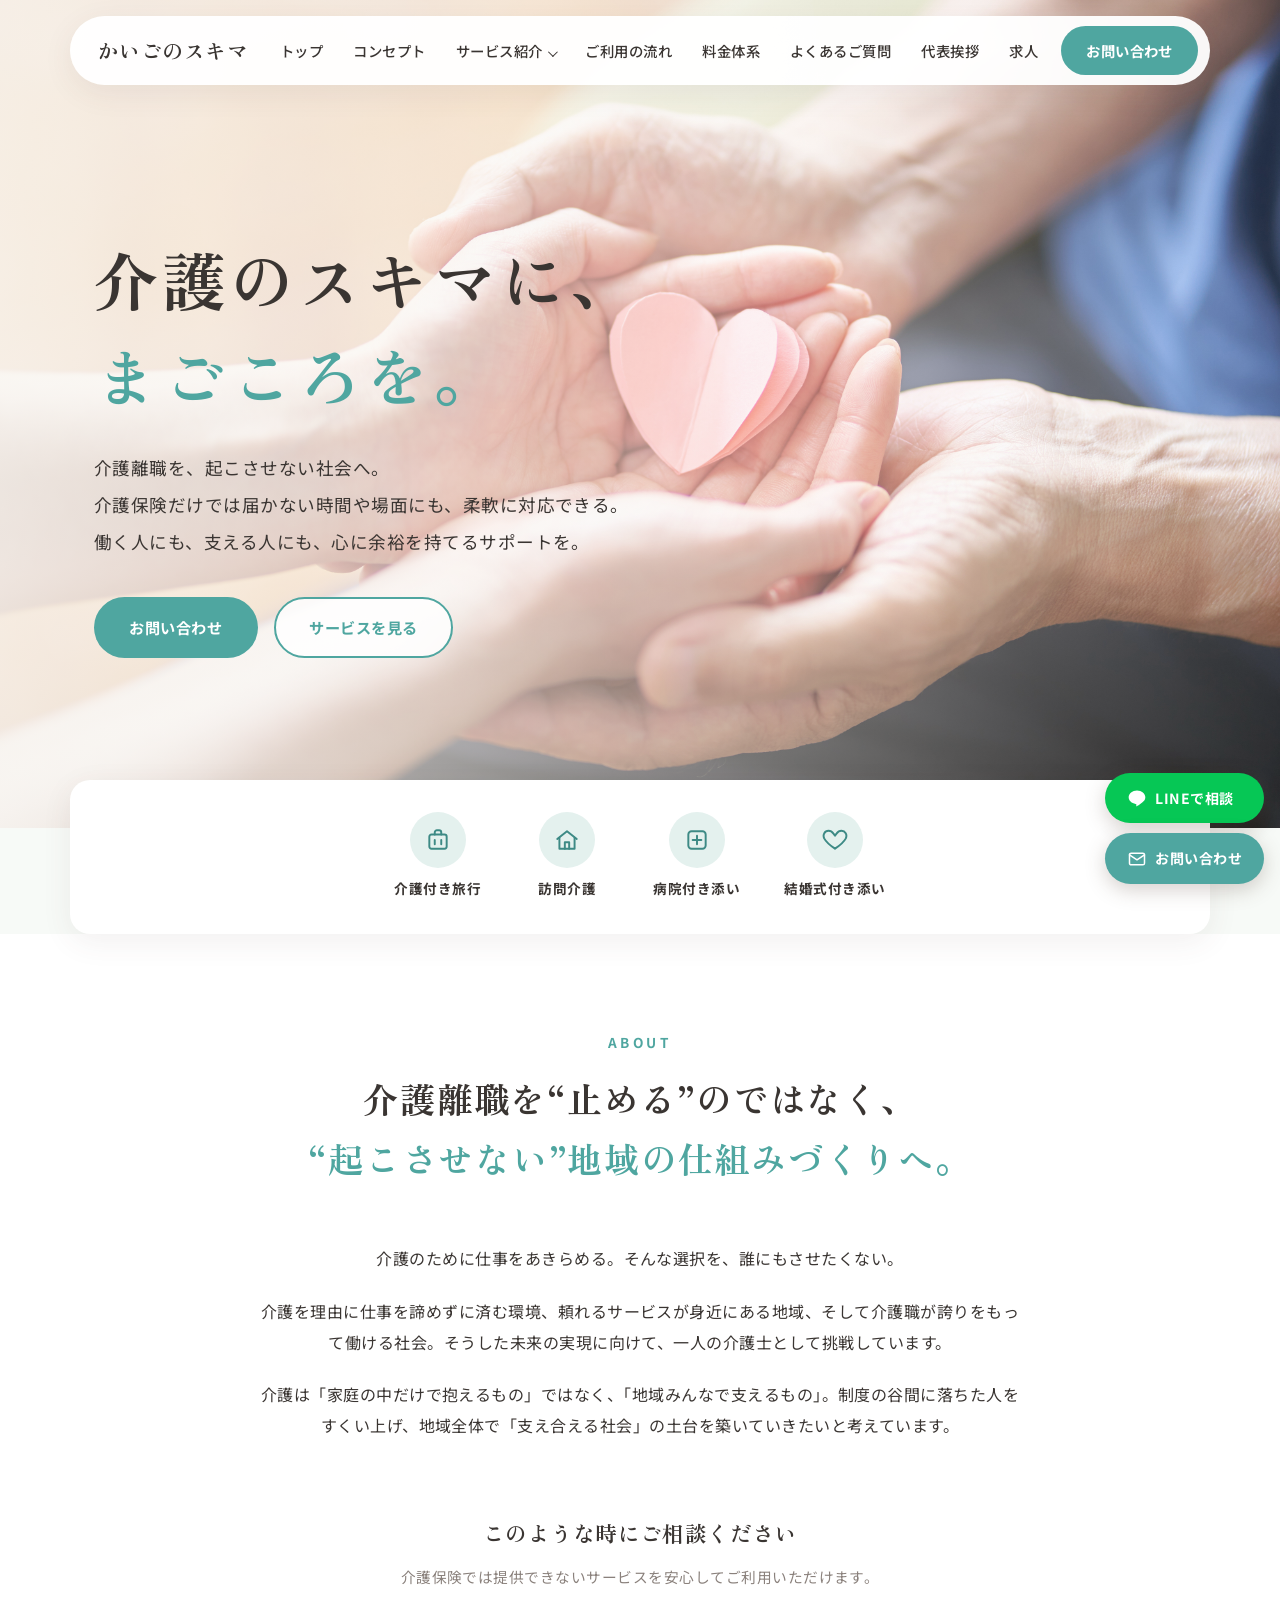
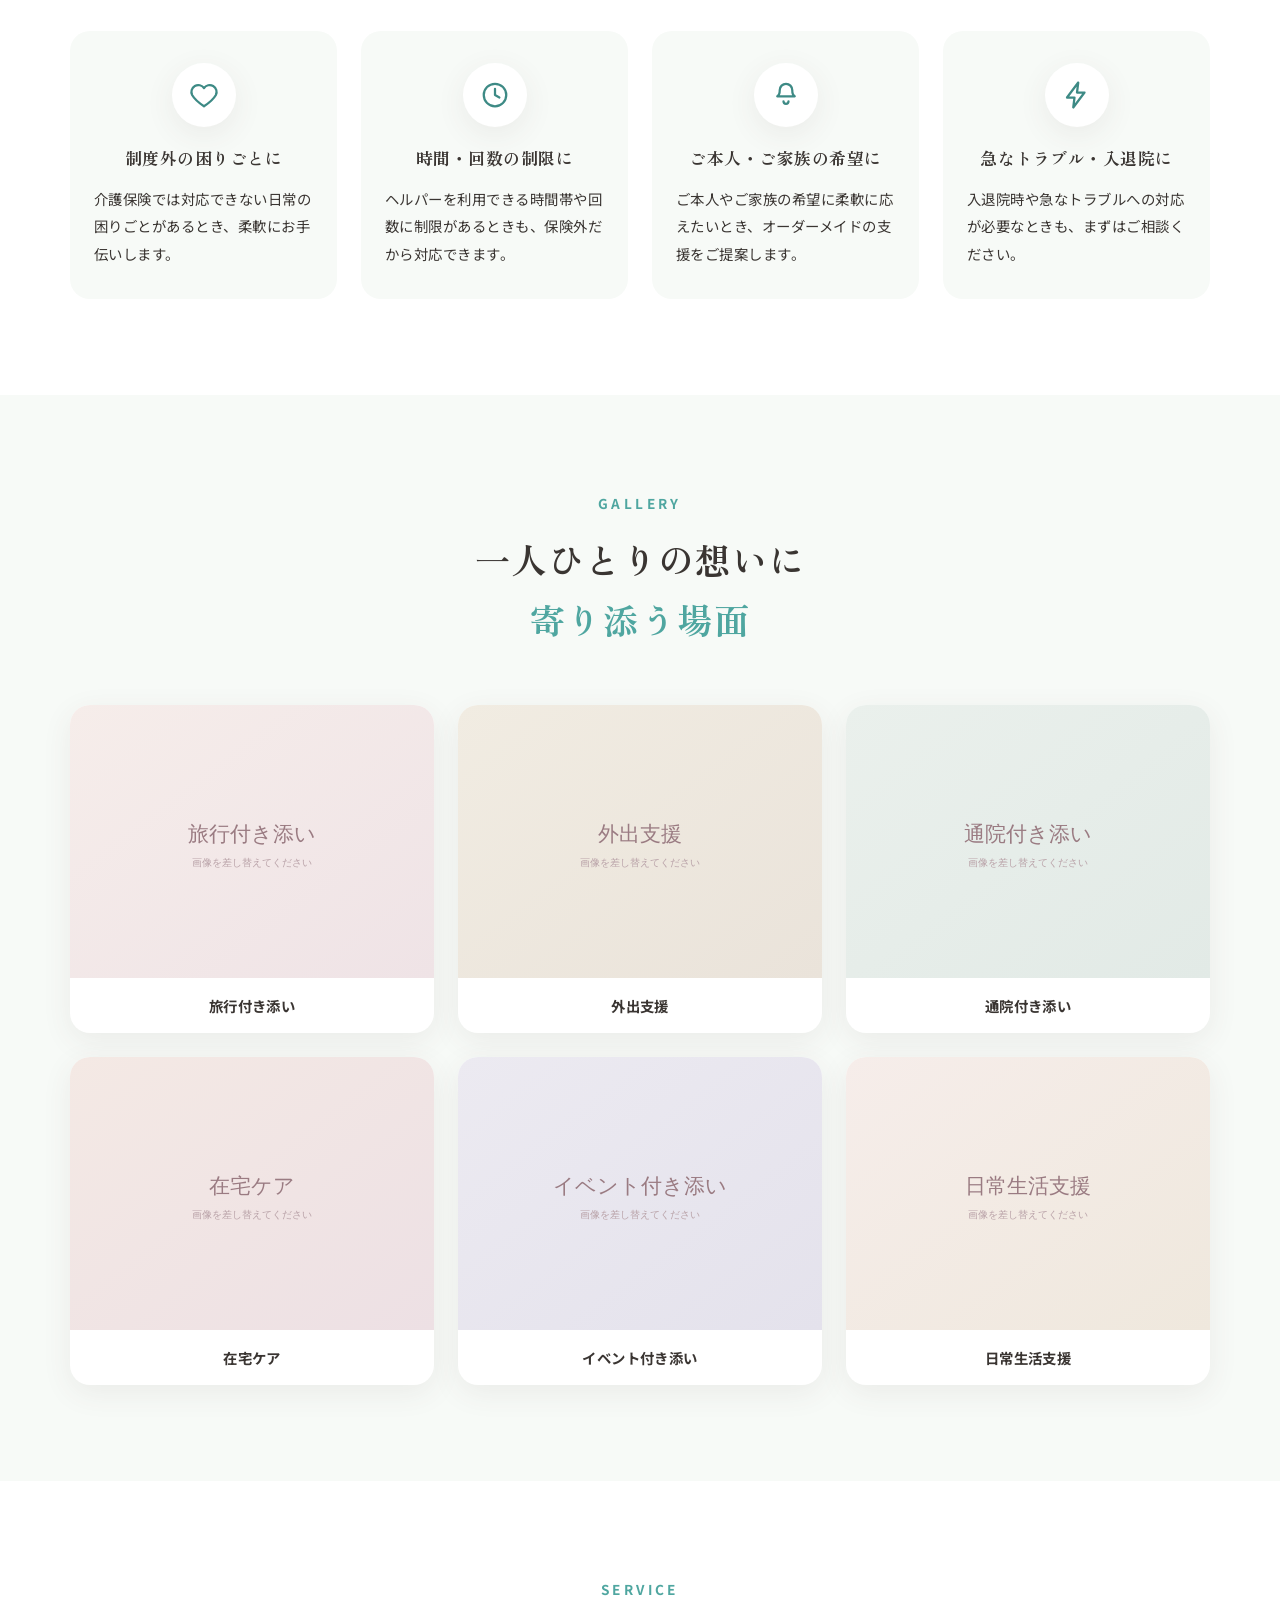
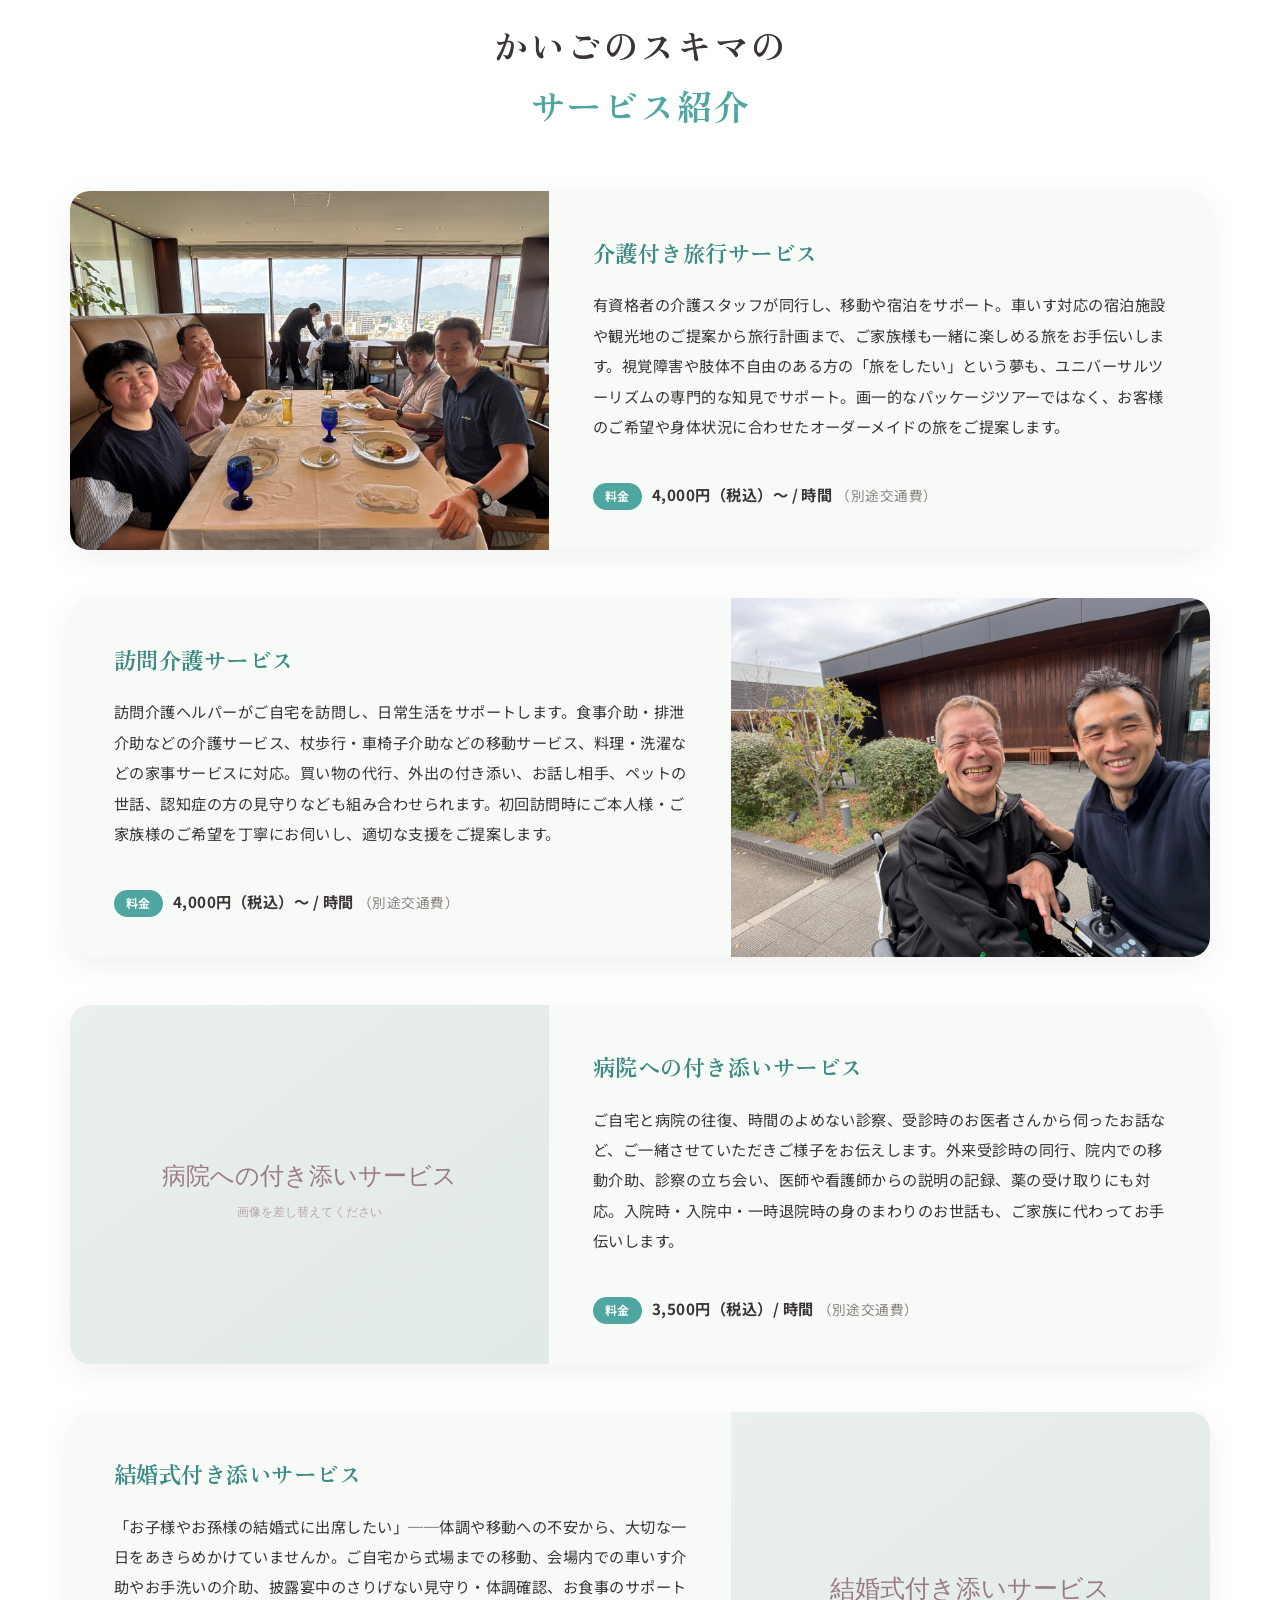
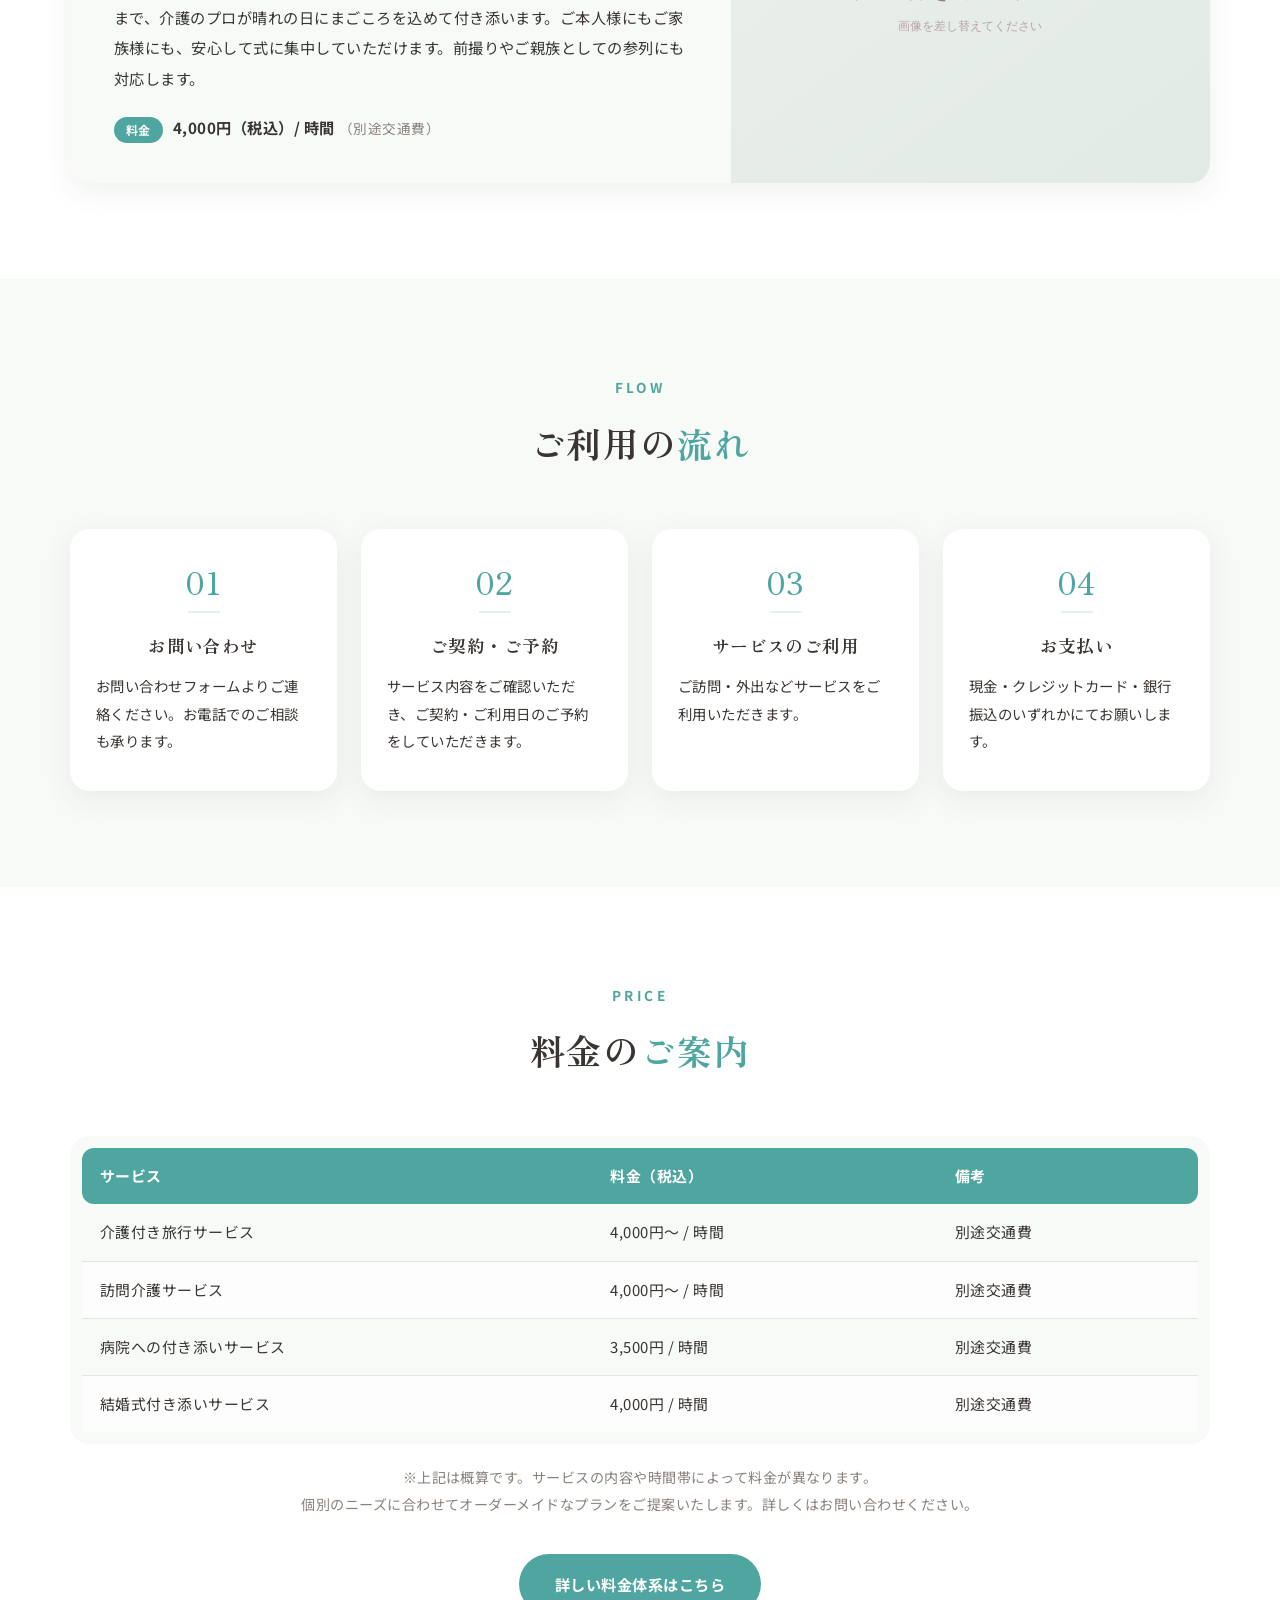
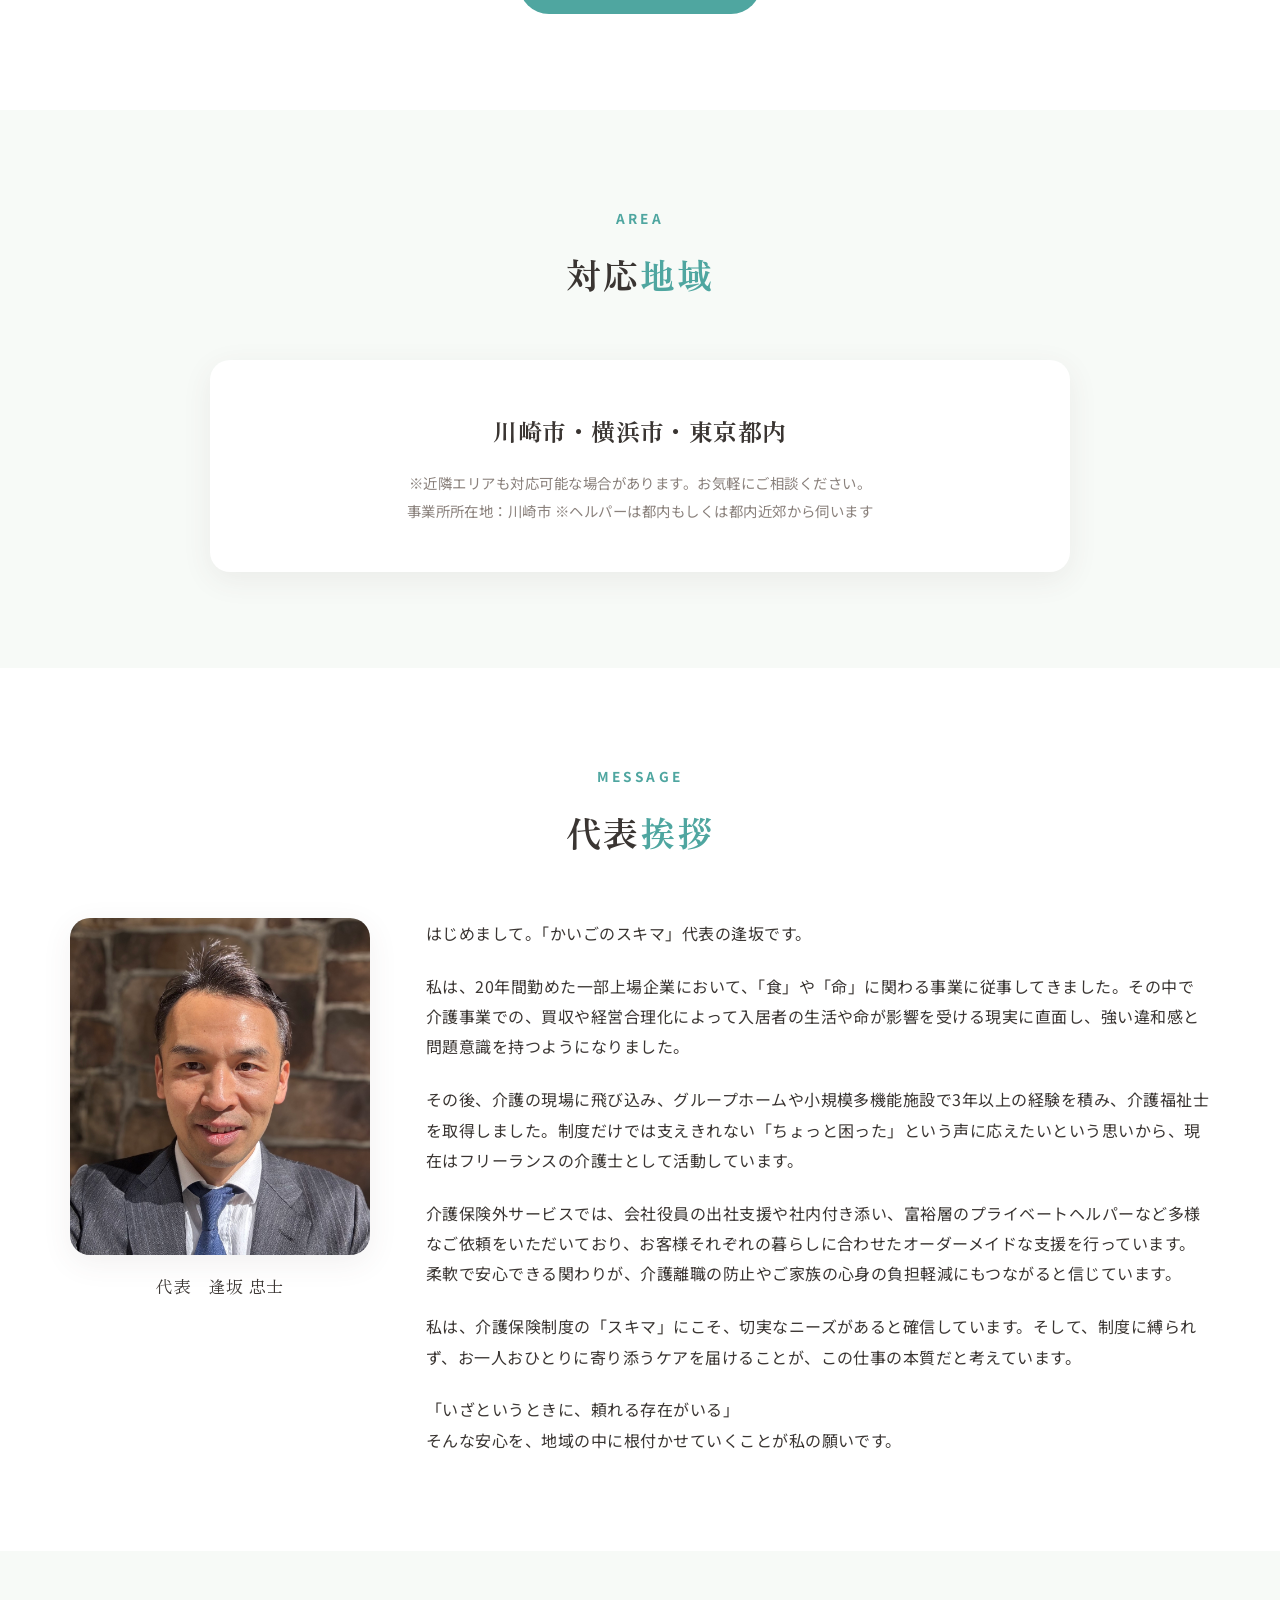
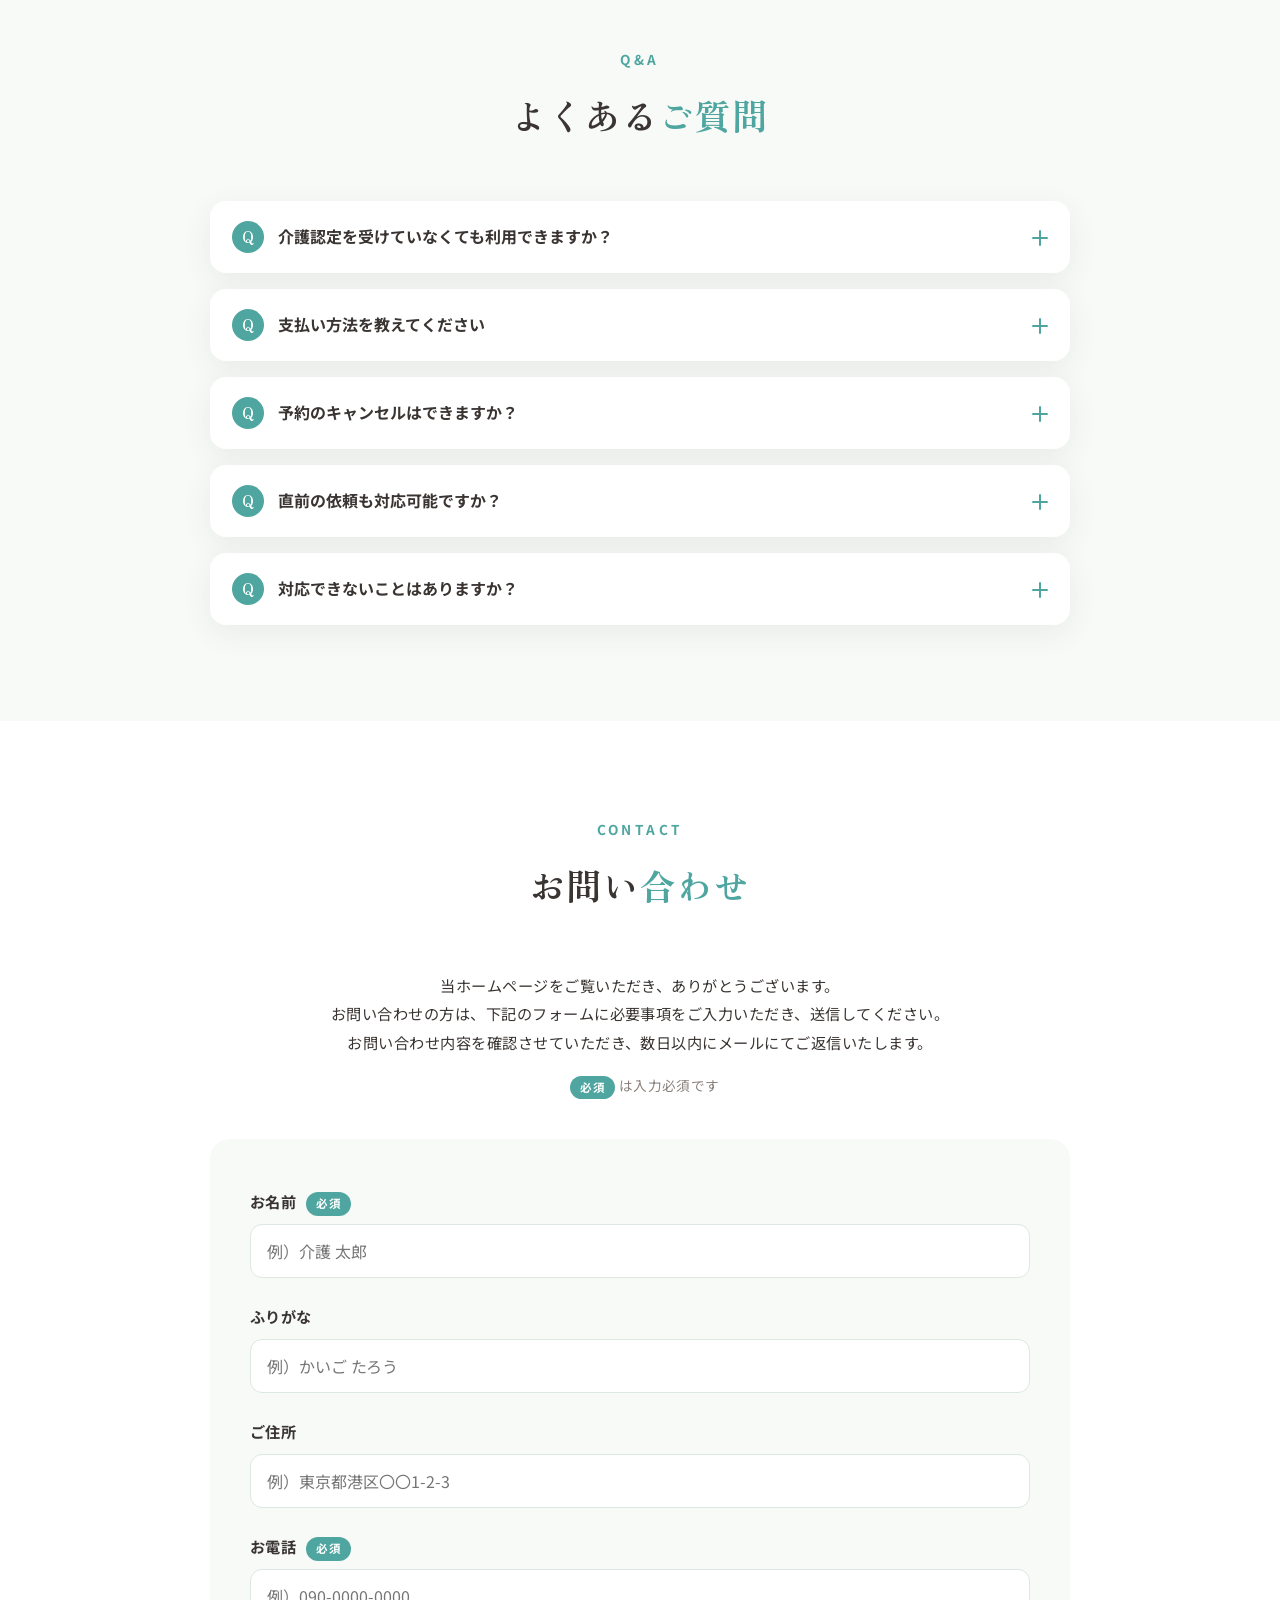
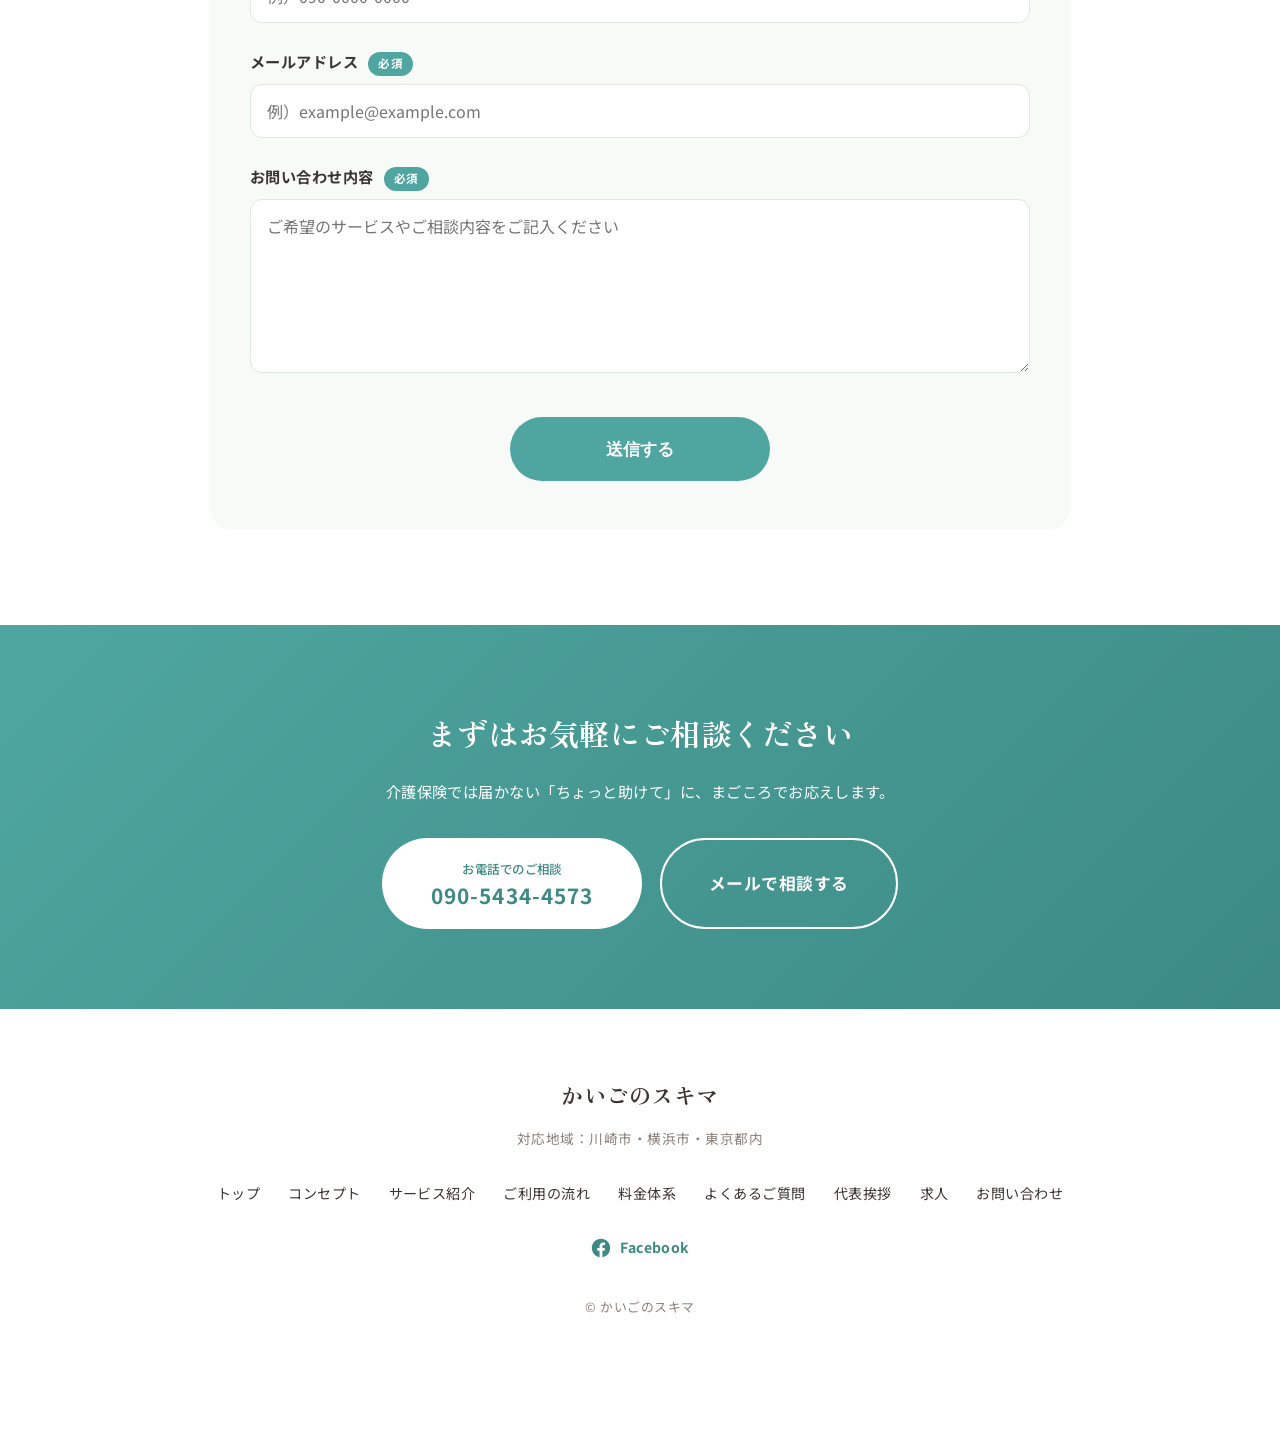
==== index.html @ 84b6f91b "ホームページを追加（トップ・料金体系・求人）" ====
<!DOCTYPE html>
<html lang="ja">
<head>
  <meta charset="UTF-8">
  <meta name="viewport" content="width=device-width, initial-scale=1.0">
  <title>かいごのスキマ｜保険外介護サービス（介護付き旅行・訪問介護・病院付き添い）</title>
  <meta name="description" content="「制度の外側にも、必要な支援がある」─その信念のもと、介護付き旅行（ユニバーサルツーリズム）の同行支援、在宅個別ケア、外出支援などを手がける保険外介護サービス「かいごのスキマ」。川崎市・横浜市・東京都内に対応。">

  <!-- Google Fonts: 見出し用の明朝体(Zen Old Mincho)と本文用(Noto Sans JP) -->
  <link rel="preconnect" href="https://fonts.googleapis.com">
  <link rel="preconnect" href="https://fonts.gstatic.com" crossorigin>
  <link href="https://fonts.googleapis.com/css2?family=Noto+Sans+JP:wght@400;500;700&family=Zen+Old+Mincho:wght@500;600;700&display=swap" rel="stylesheet">

  <link rel="stylesheet" href="css/style.css">
</head>
<body id="top">

<!-- ============================================================
     HEADER(ナビゲーション)
     ▼メニューの文言を変えたいときはここを編集してください
     リンク先(href="#〜")はページ内の各セクションにつながっています
============================================================ -->
<header class="header">
  <div class="header__inner">
    <!-- サイト名(テキストロゴ) -->
    <a href="#top" class="header__logo">かいごのスキマ</a>

    <!-- ハンバーガーボタン(スマホ用) -->
    <button class="header__hamburger" id="hamburger" type="button" aria-label="メニューを開く" aria-expanded="false" aria-controls="globalNav">
      <span></span><span></span><span></span>
    </button>

    <nav class="header__nav" id="globalNav">
      <ul class="nav__list">
        <li><a href="#top" class="nav__link">トップ</a></li>
        <li><a href="#concept" class="nav__link">コンセプト</a></li>
        <!-- サービス紹介(ドロップダウン) -->
        <li class="nav__item--dropdown">
          <a href="#service" class="nav__link nav__link--dropdown">サービス紹介<span class="nav__arrow" aria-hidden="true"></span></a>
          <ul class="nav__dropdown">
            <li><a href="#service-travel">介護付き旅行サービス</a></li>
            <li><a href="#service-homecare">訪問介護サービス</a></li>
            <li><a href="#service-hospital">病院への付き添いサービス</a></li>
            <li><a href="#service-wedding">結婚式付き添いサービス</a></li>
          </ul>
        </li>
        <li><a href="#flow" class="nav__link">ご利用の流れ</a></li>
        <li><a href="price.html" class="nav__link">料金体系</a></li>
        <li><a href="#faq" class="nav__link">よくあるご質問</a></li>
        <li><a href="#message" class="nav__link">代表挨拶</a></li>
        <li><a href="recruit.html" class="nav__link">求人</a></li>
        <li class="nav__cta"><a href="#contact" class="btn btn--accent btn--nav">お問い合わせ</a></li>
      </ul>
    </nav>
  </div>
</header>

<main>

<!-- ============================================================
     HERO(メインビジュアル)
     ▼キャッチコピー・サブ文はここを編集してください
     背景画像を差し替える場合は images フォルダに hero.jpg と
     同名で置き換えるか、下の src="images/hero.jpg" を変更します
============================================================ -->
<section class="hero" id="hero">
  <div class="hero__bg">
    <img src="images/hero.jpg" alt="まごころを込めた介護サービスのイメージ">
  </div>
  <div class="hero__content fade-in">
    <h1 class="hero__catch">
      <span class="hero__catch-line1">介護のスキマに、</span><br>
      <span class="hero__catch-line2">まごころを。</span>
    </h1>
    <p class="hero__sub">
      介護離職を、起こさせない社会へ。<br>
      介護保険だけでは届かない時間や場面にも、柔軟に対応できる。<br>
      働く人にも、支える人にも、心に余裕を持てるサポートを。
    </p>
    <div class="hero__buttons">
      <a href="#contact" class="btn btn--accent">お問い合わせ</a>
      <a href="#service" class="btn btn--outline">サービスを見る</a>
    </div>
  </div>
</section>

<!-- ============================================================
     サービスカテゴリチップ(ヒーロー直下の丸アイコン付きリンク)
     ▼チップの文言はここを編集してください
============================================================ -->
<section class="chips fade-in">
  <div class="chips__inner">
    <a href="#service-travel" class="chip">
      <span class="chip__icon" aria-hidden="true">
        <!-- 旅行(スーツケース)アイコン -->
        <svg viewBox="0 0 24 24" fill="none" stroke="currentColor" stroke-width="1.8" stroke-linecap="round" stroke-linejoin="round"><rect x="4" y="7" width="16" height="13" rx="2"/><path d="M9 7V5a2 2 0 0 1 2-2h2a2 2 0 0 1 2 2v2"/><path d="M9 12v4M15 12v4"/></svg>
      </span>
      <span class="chip__label">介護付き旅行</span>
    </a>
    <a href="#service-homecare" class="chip">
      <span class="chip__icon" aria-hidden="true">
        <!-- 家アイコン -->
        <svg viewBox="0 0 24 24" fill="none" stroke="currentColor" stroke-width="1.8" stroke-linecap="round" stroke-linejoin="round"><path d="M3 11 12 4l9 7"/><path d="M5 10v10h14V10"/><path d="M10 20v-6h4v6"/></svg>
      </span>
      <span class="chip__label">訪問介護</span>
    </a>
    <a href="#service-hospital" class="chip">
      <span class="chip__icon" aria-hidden="true">
        <!-- 病院(十字)アイコン -->
        <svg viewBox="0 0 24 24" fill="none" stroke="currentColor" stroke-width="1.8" stroke-linecap="round" stroke-linejoin="round"><rect x="4" y="4" width="16" height="16" rx="3"/><path d="M12 8v8M8 12h8"/></svg>
      </span>
      <span class="chip__label">病院付き添い</span>
    </a>
    <a href="#service-wedding" class="chip">
      <span class="chip__icon" aria-hidden="true">
        <!-- 結婚式(ハート)アイコン -->
        <svg viewBox="0 0 24 24" fill="none" stroke="currentColor" stroke-width="1.8" stroke-linecap="round" stroke-linejoin="round"><path d="M12 20s-7.5-4.9-10-9.5C.5 7 2.5 3.5 6 3.5c2.2 0 3.6 1.2 4.4 2.4L12 8l1.6-2.1c.8-1.2 2.2-2.4 4.4-2.4 3.5 0 5.5 3.5 4 7-2.5 4.6-10 9.5-10 9.5z"/></svg>
      </span>
      <span class="chip__label">結婚式付き添い</span>
    </a>
  </div>
</section>

<!-- ============================================================
     ABOUT(コンセプト)
     ▼コンセプト文はここを編集してください
============================================================ -->
<section class="section section--white" id="concept">
  <div class="section__inner">
    <div class="section__head fade-in">
      <p class="section__label">ABOUT</p>
      <h2 class="section__title">
        <span>介護離職を“止める”のではなく、</span><br>
        <span class="section__title-accent">“起こさせない”地域の仕組みづくりへ。</span>
      </h2>
    </div>

    <div class="about__lead fade-in">
      <p>介護のために仕事をあきらめる。そんな選択を、誰にもさせたくない。</p>
      <p>介護を理由に仕事を諦めずに済む環境、頼れるサービスが身近にある地域、そして介護職が誇りをもって働ける社会。そうした未来の実現に向けて、一人の介護士として挑戦しています。</p>
      <p>介護は「家庭の中だけで抱えるもの」ではなく、「地域みんなで支えるもの」。制度の谷間に落ちた人をすくい上げ、地域全体で「支え合える社会」の土台を築いていきたいと考えています。</p>
    </div>

    <!-- ▼「このような時にご相談ください」特徴4点 -->
    <h3 class="about__subtitle fade-in">このような時にご相談ください</h3>
    <p class="about__note fade-in">介護保険では提供できないサービスを安心してご利用いただけます。</p>
    <div class="about__features">
      <div class="feature-card fade-in">
        <span class="feature-card__icon" aria-hidden="true">
          <svg viewBox="0 0 24 24" fill="none" stroke="currentColor" stroke-width="1.8" stroke-linecap="round" stroke-linejoin="round"><path d="M12 21s-7-4.6-9.5-9A5.5 5.5 0 0 1 12 6.5 5.5 5.5 0 0 1 21.5 12C19 16.4 12 21 12 21z"/></svg>
        </span>
        <h4 class="feature-card__title">制度外の困りごとに</h4>
        <p class="feature-card__text">介護保険では対応できない日常の困りごとがあるとき、柔軟にお手伝いします。</p>
      </div>
      <div class="feature-card fade-in">
        <span class="feature-card__icon" aria-hidden="true">
          <svg viewBox="0 0 24 24" fill="none" stroke="currentColor" stroke-width="1.8" stroke-linecap="round" stroke-linejoin="round"><circle cx="12" cy="12" r="9"/><path d="M12 7v5l3.5 2"/></svg>
        </span>
        <h4 class="feature-card__title">時間・回数の制限に</h4>
        <p class="feature-card__text">ヘルパーを利用できる時間帯や回数に制限があるときも、保険外だから対応できます。</p>
      </div>
      <div class="feature-card fade-in">
        <span class="feature-card__icon" aria-hidden="true">
          <svg viewBox="0 0 24 24" fill="none" stroke="currentColor" stroke-width="1.8" stroke-linecap="round" stroke-linejoin="round"><path d="M17 8a5 5 0 1 0-10 0c0 4-2 5-2 5h14s-2-1-2-5"/><path d="M10 17a2 2 0 0 0 4 0"/></svg>
        </span>
        <h4 class="feature-card__title">ご本人・ご家族の希望に</h4>
        <p class="feature-card__text">ご本人やご家族の希望に柔軟に応えたいとき、オーダーメイドの支援をご提案します。</p>
      </div>
      <div class="feature-card fade-in">
        <span class="feature-card__icon" aria-hidden="true">
          <svg viewBox="0 0 24 24" fill="none" stroke="currentColor" stroke-width="1.8" stroke-linecap="round" stroke-linejoin="round"><path d="M13 2 4 14h6l-1 8 9-12h-6l1-8z"/></svg>
        </span>
        <h4 class="feature-card__title">急なトラブル・入退院に</h4>
        <p class="feature-card__text">入退院時や急なトラブルへの対応が必要なときも、まずはご相談ください。</p>
      </div>
    </div>
  </div>
</section>

<!-- ============================================================
     GALLERY(活動の様子)
     ▼写真を差し替える場合は images フォルダの gallery-1.svg 〜
     gallery-6.svg を同名で置き換えてください
============================================================ -->
<section class="section" id="gallery">
  <div class="section__inner">
    <div class="section__head fade-in">
      <p class="section__label">GALLERY</p>
      <h2 class="section__title">
        <span>一人ひとりの想いに</span><br>
        <span class="section__title-accent">寄り添う場面</span>
      </h2>
    </div>
    <div class="gallery__grid">
      <figure class="gallery__item fade-in"><img src="images/gallery-1.svg" alt="旅行付き添いの様子"><figcaption>旅行付き添い</figcaption></figure>
      <figure class="gallery__item fade-in"><img src="images/gallery-2.svg" alt="外出支援の様子"><figcaption>外出支援</figcaption></figure>
      <figure class="gallery__item fade-in"><img src="images/gallery-3.svg" alt="通院付き添いの様子"><figcaption>通院付き添い</figcaption></figure>
      <figure class="gallery__item fade-in"><img src="images/gallery-4.svg" alt="在宅ケアの様子"><figcaption>在宅ケア</figcaption></figure>
      <figure class="gallery__item fade-in"><img src="images/gallery-5.svg" alt="イベント付き添いの様子"><figcaption>イベント付き添い</figcaption></figure>
      <figure class="gallery__item fade-in"><img src="images/gallery-6.svg" alt="日常生活支援の様子"><figcaption>日常生活支援</figcaption></figure>
    </div>
  </div>
</section>

<!-- ============================================================
     SERVICE(サービス紹介 4カード)
     ▼各サービスの説明文・料金はここを編集してください
     画像を差し替える場合は images フォルダの各画像ファイル
     (service-1.jpg / service-2.jpg / service-3.svg /
      service-wedding.svg)を同名で置き換えてください
============================================================ -->
<section class="section section--white" id="service">
  <div class="section__inner">
    <div class="section__head fade-in">
      <p class="section__label">SERVICE</p>
      <h2 class="section__title">
        <span>かいごのスキマの</span><br>
        <span class="section__title-accent">サービス紹介</span>
      </h2>
    </div>

    <div class="service__list">

      <!-- ── サービス1: 介護付き旅行サービス ── -->
      <article class="service-card fade-in" id="service-travel">
        <div class="service-card__img"><img src="images/service-1.jpg" alt="介護付き旅行サービス：車いすの方とのお出かけの様子"></div>
        <div class="service-card__body">
          <h3 class="service-card__title">介護付き旅行サービス</h3>
          <p class="service-card__text">
            有資格者の介護スタッフが同行し、移動や宿泊をサポート。車いす対応の宿泊施設や観光地のご提案から旅行計画まで、ご家族様も一緒に楽しめる旅をお手伝いします。視覚障害や肢体不自由のある方の「旅をしたい」という夢も、ユニバーサルツーリズムの専門的な知見でサポート。画一的なパッケージツアーではなく、お客様のご希望や身体状況に合わせたオーダーメイドの旅をご提案します。
          </p>
          <p class="service-card__price"><span class="service-card__price-label">料金</span>4,000円（税込）〜 / 時間<span class="service-card__price-note">（別途交通費）</span></p>
        </div>
      </article>

      <!-- ── サービス2: 訪問介護サービス ── -->
      <article class="service-card service-card--reverse fade-in" id="service-homecare">
        <div class="service-card__img"><img src="images/service-2.jpg" alt="訪問介護サービス：利用者様との外食サポートの様子"></div>
        <div class="service-card__body">
          <h3 class="service-card__title">訪問介護サービス</h3>
          <p class="service-card__text">
            訪問介護ヘルパーがご自宅を訪問し、日常生活をサポートします。食事介助・排泄介助などの介護サービス、杖歩行・車椅子介助などの移動サービス、料理・洗濯などの家事サービスに対応。買い物の代行、外出の付き添い、お話し相手、ペットの世話、認知症の方の見守りなども組み合わせられます。初回訪問時にご本人様・ご家族様のご希望を丁寧にお伺いし、適切な支援をご提案します。
          </p>
          <p class="service-card__price"><span class="service-card__price-label">料金</span>4,000円（税込）〜 / 時間<span class="service-card__price-note">（別途交通費）</span></p>
        </div>
      </article>

      <!-- ── サービス3: 病院への付き添いサービス ── -->
      <article class="service-card fade-in" id="service-hospital">
        <div class="service-card__img"><img src="images/service-3.svg" alt="病院への付き添いサービス"></div>
        <div class="service-card__body">
          <h3 class="service-card__title">病院への付き添いサービス</h3>
          <p class="service-card__text">
            ご自宅と病院の往復、時間のよめない診察、受診時のお医者さんから伺ったお話など、ご一緒させていただきご様子をお伝えします。外来受診時の同行、院内での移動介助、診察の立ち会い、医師や看護師からの説明の記録、薬の受け取りにも対応。入院時・入院中・一時退院時の身のまわりのお世話も、ご家族に代わってお手伝いします。
          </p>
          <p class="service-card__price"><span class="service-card__price-label">料金</span>3,500円（税込）/ 時間<span class="service-card__price-note">（別途交通費）</span></p>
        </div>
      </article>

      <!-- ── サービス4: 結婚式付き添いサービス ── -->
      <article class="service-card service-card--reverse fade-in" id="service-wedding">
        <div class="service-card__img"><img src="images/service-wedding.svg" alt="結婚式付き添いサービス"></div>
        <div class="service-card__body">
          <h3 class="service-card__title">結婚式付き添いサービス</h3>
          <p class="service-card__text">
            「お子様やお孫様の結婚式に出席したい」──体調や移動への不安から、大切な一日をあきらめかけていませんか。ご自宅から式場までの移動、会場内での車いす介助やお手洗いの介助、披露宴中のさりげない見守り・体調確認、お食事のサポートまで、介護のプロが晴れの日にまごころを込めて付き添います。ご本人様にもご家族様にも、安心して式に集中していただけます。前撮りやご親族としての参列にも対応します。
          </p>
          <p class="service-card__price"><span class="service-card__price-label">料金</span>4,000円（税込）/ 時間<span class="service-card__price-note">（別途交通費）</span></p>
        </div>
      </article>

    </div>
  </div>
</section>

<!-- ============================================================
     FLOW(ご利用の流れ 4ステップ)
     ▼各ステップの文言はここを編集してください
============================================================ -->
<section class="section" id="flow">
  <div class="section__inner">
    <div class="section__head fade-in">
      <p class="section__label">FLOW</p>
      <h2 class="section__title">
        <span>ご利用の</span><span class="section__title-accent">流れ</span>
      </h2>
    </div>
    <ol class="flow__list">
      <li class="flow-step fade-in">
        <span class="flow-step__num">01</span>
        <h3 class="flow-step__title">お問い合わせ</h3>
        <p class="flow-step__text">お問い合わせフォームよりご連絡ください。お電話でのご相談も承ります。</p>
      </li>
      <li class="flow-step fade-in">
        <span class="flow-step__num">02</span>
        <h3 class="flow-step__title">ご契約・ご予約</h3>
        <p class="flow-step__text">サービス内容をご確認いただき、ご契約・ご利用日のご予約をしていただきます。</p>
      </li>
      <li class="flow-step fade-in">
        <span class="flow-step__num">03</span>
        <h3 class="flow-step__title">サービスのご利用</h3>
        <p class="flow-step__text">ご訪問・外出などサービスをご利用いただきます。</p>
      </li>
      <li class="flow-step fade-in">
        <span class="flow-step__num">04</span>
        <h3 class="flow-step__title">お支払い</h3>
        <p class="flow-step__text">現金・クレジットカード・銀行振込のいずれかにてお願いします。</p>
      </li>
    </ol>
  </div>
</section>

<!-- ============================================================
     PRICE(料金表)
     ▼料金を変更するときはここを編集してください
============================================================ -->
<section class="section section--white" id="price">
  <div class="section__inner">
    <div class="section__head fade-in">
      <p class="section__label">PRICE</p>
      <h2 class="section__title">
        <span>料金の</span><span class="section__title-accent">ご案内</span>
      </h2>
    </div>

    <div class="price__table-wrap fade-in">
      <table class="price__table">
        <thead>
          <tr><th>サービス</th><th>料金（税込）</th><th>備考</th></tr>
        </thead>
        <tbody>
          <tr><td>介護付き旅行サービス</td><td>4,000円〜 / 時間</td><td>別途交通費</td></tr>
          <tr><td>訪問介護サービス</td><td>4,000円〜 / 時間</td><td>別途交通費</td></tr>
          <tr><td>病院への付き添いサービス</td><td>3,500円 / 時間</td><td>別途交通費</td></tr>
          <tr><td>結婚式付き添いサービス</td><td>4,000円 / 時間</td><td>別途交通費</td></tr>
        </tbody>
      </table>
    </div>
    <p class="price__note fade-in">
      ※上記は概算です。サービスの内容や時間帯によって料金が異なります。<br>
      個別のニーズに合わせてオーダーメイドなプランをご提案いたします。詳しくはお問い合わせください。
    </p>
    <!-- ▼料金体系の詳細ページへのボタン -->
    <div class="price__more fade-in">
      <a href="price.html" class="btn btn--accent">詳しい料金体系はこちら</a>
    </div>
  </div>
</section>

<!-- ============================================================
     AREA(対応地域)
     ▼対応地域を変更するときはここを編集してください
============================================================ -->
<section class="section" id="area">
  <div class="section__inner">
    <div class="section__head fade-in">
      <p class="section__label">AREA</p>
      <h2 class="section__title">
        <span>対応</span><span class="section__title-accent">地域</span>
      </h2>
    </div>
    <div class="area__card fade-in">
      <p class="area__main">川崎市・横浜市・東京都内</p>
      <p class="area__note">※近隣エリアも対応可能な場合があります。お気軽にご相談ください。<br>
      事業所所在地：川崎市 ※ヘルパーは都内もしくは都内近郊から伺います</p>
    </div>
  </div>
</section>

<!-- ============================================================
     MESSAGE(代表挨拶)
     ▼挨拶文はここを編集してください
     代表写真を差し替える場合は images/representative.jpg を
     同名で置き換えてください
============================================================ -->
<section class="section section--white" id="message">
  <div class="section__inner">
    <div class="section__head fade-in">
      <p class="section__label">MESSAGE</p>
      <h2 class="section__title">
        <span>代表</span><span class="section__title-accent">挨拶</span>
      </h2>
    </div>
    <div class="message__wrap">
      <div class="message__photo fade-in">
        <img src="images/representative.jpg" alt="代表 逢坂忠士の写真">
        <p class="message__name">代表　逢坂 忠士</p>
      </div>
      <div class="message__body fade-in">
        <p>はじめまして。「かいごのスキマ」代表の逢坂です。</p>
        <p>私は、20年間勤めた一部上場企業において、「食」や「命」に関わる事業に従事してきました。その中で介護事業での、買収や経営合理化によって入居者の生活や命が影響を受ける現実に直面し、強い違和感と問題意識を持つようになりました。</p>
        <p>その後、介護の現場に飛び込み、グループホームや小規模多機能施設で3年以上の経験を積み、介護福祉士を取得しました。制度だけでは支えきれない「ちょっと困った」という声に応えたいという思いから、現在はフリーランスの介護士として活動しています。</p>
        <p>介護保険外サービスでは、会社役員の出社支援や社内付き添い、富裕層のプライベートヘルパーなど多様なご依頼をいただいており、お客様それぞれの暮らしに合わせたオーダーメイドな支援を行っています。柔軟で安心できる関わりが、介護離職の防止やご家族の心身の負担軽減にもつながると信じています。</p>
        <p>私は、介護保険制度の「スキマ」にこそ、切実なニーズがあると確信しています。そして、制度に縛られず、お一人おひとりに寄り添うケアを届けることが、この仕事の本質だと考えています。</p>
        <p>「いざというときに、頼れる存在がいる」<br>そんな安心を、地域の中に根付かせていくことが私の願いです。</p>
      </div>
    </div>
  </div>
</section>

<!-- ============================================================
     Q&A(よくあるご質問 アコーディオン)
     ▼質問・回答はここを編集してください
     質問を増やす場合は <div class="faq-item">〜</div> のかたまりを
     コピーして追加してください
============================================================ -->
<section class="section" id="faq">
  <div class="section__inner section__inner--narrow">
    <div class="section__head fade-in">
      <p class="section__label">Q&amp;A</p>
      <h2 class="section__title">
        <span>よくある</span><span class="section__title-accent">ご質問</span>
      </h2>
    </div>

    <div class="faq__list">
      <div class="faq-item fade-in">
        <button class="faq-item__q" type="button" aria-expanded="false">
          <span class="faq-item__mark">Q</span>介護認定を受けていなくても利用できますか？
          <span class="faq-item__toggle" aria-hidden="true"></span>
        </button>
        <div class="faq-item__a">
          <p><span class="faq-item__mark faq-item__mark--a">A</span>はい。介護認定を受けていない方や年齢に関わらずご利用できます。</p>
        </div>
      </div>

      <div class="faq-item fade-in">
        <button class="faq-item__q" type="button" aria-expanded="false">
          <span class="faq-item__mark">Q</span>支払い方法を教えてください
          <span class="faq-item__toggle" aria-hidden="true"></span>
        </button>
        <div class="faq-item__a">
          <p><span class="faq-item__mark faq-item__mark--a">A</span>現金払い、クレジットカード払い、銀行振込で対応させていただいております。</p>
        </div>
      </div>

      <div class="faq-item fade-in">
        <button class="faq-item__q" type="button" aria-expanded="false">
          <span class="faq-item__mark">Q</span>予約のキャンセルはできますか？
          <span class="faq-item__toggle" aria-hidden="true"></span>
        </button>
        <div class="faq-item__a">
          <p><span class="faq-item__mark faq-item__mark--a">A</span>はい。キャンセルする場合は必ずご連絡をお願いいたします。<br>
          当日キャンセル 100％<br>
          前日17時以降キャンセル 50％</p>
        </div>
      </div>

      <div class="faq-item fade-in">
        <button class="faq-item__q" type="button" aria-expanded="false">
          <span class="faq-item__mark">Q</span>直前の依頼も対応可能ですか？
          <span class="faq-item__toggle" aria-hidden="true"></span>
        </button>
        <div class="faq-item__a">
          <p><span class="faq-item__mark faq-item__mark--a">A</span>はい。ヘルパーが手配できる場合、承ります。<br>
          ・ご利用希望日時の24時間前 料金の60％増し<br>
          ・ご利用希望日時の48時間前 料金の30％増し</p>
        </div>
      </div>

      <div class="faq-item fade-in">
        <button class="faq-item__q" type="button" aria-expanded="false">
          <span class="faq-item__mark">Q</span>対応できないことはありますか？
          <span class="faq-item__toggle" aria-hidden="true"></span>
        </button>
        <div class="faq-item__a">
          <p><span class="faq-item__mark faq-item__mark--a">A</span>はい。他の資格を有するもの（医療行為や理容行為など）、専門的な知識を要するものはできかねます。</p>
        </div>
      </div>
    </div>
  </div>
</section>

<!-- ============================================================
     CONTACT(お問い合わせフォーム)
     ▼案内文・項目名はここを編集してください
     【フォーム送信の設定方法】
     このフォームは静的サイトのため、そのままでは送信されません。
     実際に受信するには次のいずれかに差し替えてください。
       方法1: Googleフォームを作成し、このセクションのform全体を
              Googleフォームの「埋め込みHTML」(iframe)に置き換える
       方法2: formspree.io などのフォーム送信サービスに登録し、
              下の action="#" を action="https://formspree.io/f/あなたのID"
              method="POST" に書き換える
============================================================ -->
<section class="section section--white" id="contact">
  <div class="section__inner section__inner--narrow">
    <div class="section__head fade-in">
      <p class="section__label">CONTACT</p>
      <h2 class="section__title">
        <span>お問い</span><span class="section__title-accent">合わせ</span>
      </h2>
    </div>

    <p class="contact__lead fade-in">
      当ホームページをご覧いただき、ありがとうございます。<br>
      お問い合わせの方は、下記のフォームに必要事項をご入力いただき、送信してください。<br>
      お問い合わせ内容を確認させていただき、数日以内にメールにてご返信いたします。
    </p>
    <p class="contact__required-note fade-in"><span class="required">必須</span> は入力必須です</p>

    <form class="contact__form fade-in" action="#" method="post">
      <div class="form-row">
        <label for="name" class="form-row__label">お名前<span class="required">必須</span></label>
        <input type="text" id="name" name="name" required autocomplete="name" placeholder="例）介護 太郎">
      </div>
      <div class="form-row">
        <label for="furigana" class="form-row__label">ふりがな</label>
        <input type="text" id="furigana" name="furigana" placeholder="例）かいご たろう">
      </div>
      <div class="form-row">
        <label for="address" class="form-row__label">ご住所</label>
        <input type="text" id="address" name="address" autocomplete="street-address" placeholder="例）東京都港区〇〇1-2-3">
      </div>
      <div class="form-row">
        <label for="tel" class="form-row__label">お電話<span class="required">必須</span></label>
        <input type="tel" id="tel" name="tel" required autocomplete="tel" placeholder="例）090-0000-0000">
      </div>
      <div class="form-row">
        <label for="email" class="form-row__label">メールアドレス<span class="required">必須</span></label>
        <input type="email" id="email" name="email" required autocomplete="email" placeholder="例）example@example.com">
      </div>
      <div class="form-row">
        <label for="body" class="form-row__label">お問い合わせ内容<span class="required">必須</span></label>
        <textarea id="body" name="body" rows="6" required placeholder="ご希望のサービスやご相談内容をご記入ください"></textarea>
      </div>
      <div class="contact__submit">
        <button type="submit" class="btn btn--accent btn--large">送信する</button>
      </div>
    </form>
  </div>
</section>

<!-- ============================================================
     CTAバンド(お電話・メール)
     ▼電話番号・メールアドレスを変更するときはここを編集してください
============================================================ -->
<section class="cta-band">
  <div class="cta-band__inner fade-in">
    <h2 class="cta-band__title">まずはお気軽にご相談ください</h2>
    <p class="cta-band__text">介護保険では届かない「ちょっと助けて」に、まごころでお応えします。</p>
    <div class="cta-band__buttons">
      <a href="tel:09054344573" class="btn btn--white btn--large">
        <span class="cta-band__tel-label">お電話でのご相談</span>
        <span class="cta-band__tel-number">090-5434-4573</span>
      </a>
      <a href="mailto:watami783@gmail.com" class="btn btn--outline-white btn--large">メールで相談する</a>
    </div>
  </div>
</section>

</main>

<!-- ============================================================
     FOOTER(フッター)
     ▼フッターのメニュー・リンクはここを編集してください
============================================================ -->
<footer class="footer">
  <div class="footer__inner">
    <p class="footer__logo">かいごのスキマ</p>
    <p class="footer__area">対応地域：川崎市・横浜市・東京都内</p>
    <nav class="footer__nav" aria-label="フッターメニュー">
      <a href="#top">トップ</a>
      <a href="#concept">コンセプト</a>
      <a href="#service">サービス紹介</a>
      <a href="#flow">ご利用の流れ</a>
      <a href="price.html">料金体系</a>
      <a href="#faq">よくあるご質問</a>
      <a href="#message">代表挨拶</a>
      <a href="recruit.html">求人</a>
      <a href="#contact">お問い合わせ</a>
    </nav>
    <!-- Facebookリンク -->
    <a href="https://www.facebook.com/tadashi.osaka.9" class="footer__sns" target="_blank" rel="noopener noreferrer" aria-label="Facebook">
      <svg viewBox="0 0 24 24" fill="currentColor" aria-hidden="true"><path d="M22 12.06C22 6.5 17.52 2 12 2S2 6.5 2 12.06c0 5.02 3.66 9.18 8.44 9.94v-7.03H7.9v-2.9h2.54V9.85c0-2.52 1.5-3.92 3.78-3.92 1.1 0 2.24.2 2.24.2v2.47H15.2c-1.24 0-1.63.78-1.63 1.57v1.88h2.78l-.45 2.9h-2.33V22c4.78-.76 8.44-4.92 8.44-9.94Z"/></svg>
      <span>Facebook</span>
    </a>
    <p class="footer__copy">&copy; かいごのスキマ</p>
  </div>
</footer>

<!-- ============================================================
     右下の固定フローティングボタン
     ▼「LINEで相談」を使う場合は、下の href="#contact" を
     あなたのLINE公式アカウントのURL(https://lin.ee/〜)に
     書き換えてください ※現在は仮リンク(お問い合わせに移動)です
============================================================ -->
<div class="floating-cta">
  <!-- ※仮文言・仮リンク: LINE公式アカウント開設後にURLを差し替えてください -->
  <a href="#contact" class="floating-cta__btn floating-cta__btn--line">
    <svg viewBox="0 0 24 24" fill="currentColor" aria-hidden="true"><path d="M12 3C6.48 3 2 6.64 2 11.1c0 3.99 3.54 7.33 8.32 7.97.32.07.77.21.88.49.1.25.07.65.03.9l-.14.86c-.04.25-.2 1 .87.54 1.07-.45 5.77-3.4 7.87-5.82C21.28 14.5 22 12.9 22 11.1 22 6.64 17.52 3 12 3z"/></svg>
    <span>LINEで相談</span>
  </a>
  <a href="#contact" class="floating-cta__btn floating-cta__btn--contact">
    <svg viewBox="0 0 24 24" fill="none" stroke="currentColor" stroke-width="1.8" stroke-linecap="round" stroke-linejoin="round" aria-hidden="true"><rect x="3" y="5" width="18" height="14" rx="2"/><path d="m3 7 9 6 9-6"/></svg>
    <span>お問い合わせ</span>
  </a>
</div>

<script src="js/script.js"></script>
</body>
</html>
---- css/style.css ----
/* ============================================================
   かいごのスキマ style.css
   ▼サイト全体の色は、すぐ下の :root のCSS変数を書き換えるだけで
     変更できます(HTMLを触る必要はありません)
============================================================ */

:root {
  /* ---------- 現在のパレット: グリーン系(ロゴのティール緑) ---------- */
  --color-bg:            #F7FAF7;  /* ページ全体の背景(淡いグリーンがかった白) */
  --color-white:         #FFFFFF;  /* 白いセクション・カード背景 */
  --color-accent:        #4FA6A0;  /* アクセント(見出し2行目・ボタン) */
  --color-accent-dark:   #3D8A85;  /* アクセント濃いめ(ホバー時) */
  --color-accent-pale:   #E4F1EE;  /* アクセント淡色(アイコン背景など) */
  --color-text:          #3A3532;  /* 本文の文字色 */
  --color-text-light:    #8A817C;  /* 補足テキスト */
  --color-line:          #DDE8E2;  /* 罫線 */

  /* ---------- ダスティピンク系(以前の配色)に戻したい場合 ----------
     上の変数を下の値に書き換えてください

  --color-accent:        #C08497;
  --color-accent-dark:   #B76E79;
  --color-accent-pale:   #F4E7EB;
  --color-bg:            #FAF7F2;
  --color-line:          #E9E2D9;
  ------------------------------------------------------------- */

  /* ---------- フォント ---------- */
  --font-serif: 'Zen Old Mincho', 'Hiragino Mincho ProN', serif;   /* 見出し用 明朝 */
  --font-sans:  'Noto Sans JP', 'Hiragino Sans', sans-serif;       /* 本文用 */

  /* ---------- 角丸・影 ---------- */
  --radius-card: 20px;
  --radius-pill: 999px;
  --shadow-soft: 0 8px 30px rgba(90, 70, 60, 0.08);
}

/* ============================================================
   リセット・基本設定
============================================================ */
*, *::before, *::after {
  margin: 0;
  padding: 0;
  box-sizing: border-box;
}

html {
  scroll-behavior: smooth;
}

body {
  font-family: var(--font-sans);
  color: var(--color-text);
  background-color: var(--color-bg);
  font-size: 16px;
  line-height: 1.9;
  letter-spacing: 0.03em;
  -webkit-font-smoothing: antialiased;
}

img {
  max-width: 100%;
  height: auto;
  display: block;
}

a {
  color: inherit;
  text-decoration: none;
}

ul, ol {
  list-style: none;
}

/* アンカーで飛んだとき、固定ヘッダーに隠れないための余白 */
section[id], footer[id] {
  scroll-margin-top: 110px;
}

/* ============================================================
   ボタン共通
============================================================ */
.btn {
  display: inline-flex;
  flex-direction: column;
  align-items: center;
  justify-content: center;
  padding: 0.9em 2.2em;
  border: 2px solid transparent;
  border-radius: var(--radius-pill);
  font-weight: 700;
  font-size: 0.95rem;
  cursor: pointer;
  transition: background-color 0.25s, color 0.25s, border-color 0.25s, transform 0.25s;
}

.btn--accent {
  background-color: var(--color-accent);
  color: #fff;
}
.btn--accent:hover {
  background-color: var(--color-accent-dark);
  transform: translateY(-2px);
}

.btn--outline {
  background-color: rgba(255, 255, 255, 0.85);
  border-color: var(--color-accent);
  color: var(--color-accent);
}
.btn--outline:hover {
  background-color: var(--color-accent);
  color: #fff;
  transform: translateY(-2px);
}

.btn--white {
  background-color: #fff;
  color: var(--color-accent-dark);
}
.btn--white:hover {
  transform: translateY(-2px);
}

.btn--outline-white {
  border-color: #fff;
  color: #fff;
}
.btn--outline-white:hover {
  background-color: #fff;
  color: var(--color-accent-dark);
  transform: translateY(-2px);
}

.btn--large {
  padding: 1.1em 2.8em;
  font-size: 1.05rem;
}

.btn--nav {
  padding: 0.6em 1.6em;
  font-size: 0.9rem;
}

/* ============================================================
   HEADER(上部に浮かせたピル型ナビ)
============================================================ */
.header {
  position: fixed;
  top: 16px;
  left: 0;
  right: 0;
  z-index: 100;
  padding: 0 16px;
}

.header__inner {
  max-width: 1140px;
  margin: 0 auto;
  background-color: rgba(255, 255, 255, 0.95);
  border-radius: var(--radius-pill);
  box-shadow: var(--shadow-soft);
  display: flex;
  align-items: center;
  justify-content: space-between;
  padding: 10px 12px 10px 28px;
  /* 注意: ここに backdrop-filter を付けると
     スマホメニュー(position: fixed)が正しく全画面に広がらなくなります */
}

.header__logo {
  font-family: var(--font-serif);
  font-size: 1.3rem;
  font-weight: 700;
  color: var(--color-text);
  white-space: nowrap;
}

.nav__list {
  display: flex;
  align-items: center;
  gap: 4px;
}

.nav__link {
  display: inline-block;
  padding: 0.5em 0.9em;
  font-size: 0.9rem;
  font-weight: 500;
  border-radius: var(--radius-pill);
  transition: color 0.2s, background-color 0.2s;
  white-space: nowrap;
}

.nav__link:hover {
  color: var(--color-accent);
  background-color: var(--color-accent-pale);
}

.nav__cta {
  margin-left: 6px;
}

/* --- ドロップダウン(サービス紹介) --- */
.nav__item--dropdown {
  position: relative;
}

.nav__arrow {
  display: inline-block;
  width: 7px;
  height: 7px;
  margin-left: 6px;
  border-right: 1.5px solid currentColor;
  border-bottom: 1.5px solid currentColor;
  transform: rotate(45deg) translateY(-2px);
  transition: transform 0.2s;
}

.nav__dropdown {
  position: absolute;
  top: calc(100% + 10px);
  left: 50%;
  transform: translateX(-50%) translateY(8px);
  min-width: 240px;
  background-color: #fff;
  border-radius: 16px;
  box-shadow: var(--shadow-soft);
  padding: 10px;
  opacity: 0;
  visibility: hidden;
  transition: opacity 0.25s, transform 0.25s, visibility 0.25s;
}

.nav__dropdown a {
  display: block;
  padding: 0.6em 1em;
  font-size: 0.88rem;
  border-radius: 10px;
  transition: color 0.2s, background-color 0.2s;
}

.nav__dropdown a:hover {
  color: var(--color-accent);
  background-color: var(--color-accent-pale);
}

/* PCではホバーで開く */
@media (min-width: 1025px) {
  .nav__item--dropdown:hover .nav__dropdown,
  .nav__item--dropdown:focus-within .nav__dropdown {
    opacity: 1;
    visibility: visible;
    transform: translateX(-50%) translateY(0);
  }
}

/* --- ハンバーガー(スマホ・タブレット) --- */
.header__hamburger {
  display: none;
  width: 44px;
  height: 44px;
  border: none;
  background: transparent;
  cursor: pointer;
  position: relative;
  z-index: 102;
}

.header__hamburger span {
  display: block;
  width: 24px;
  height: 2px;
  background-color: var(--color-text);
  margin: 5px auto;
  border-radius: 2px;
  transition: transform 0.3s, opacity 0.3s;
}

.header__hamburger.is-open span:nth-child(1) {
  transform: translateY(7px) rotate(45deg);
}
.header__hamburger.is-open span:nth-child(2) {
  opacity: 0;
}
.header__hamburger.is-open span:nth-child(3) {
  transform: translateY(-7px) rotate(-45deg);
}

@media (max-width: 1024px) {
  .header__hamburger {
    display: block;
  }

  .header__nav {
    position: fixed;
    inset: 0;
    background-color: rgba(250, 247, 242, 0.98);
    opacity: 0;
    visibility: hidden;
    transition: opacity 0.3s, visibility 0.3s;
    overflow-y: auto;
    padding: 100px 24px 40px;
    z-index: 101;
  }

  .header__nav.is-open {
    opacity: 1;
    visibility: visible;
  }

  .nav__list {
    flex-direction: column;
    align-items: stretch;
    gap: 0;
    max-width: 420px;
    margin: 0 auto;
  }

  .nav__link {
    display: block;
    padding: 1em 0.5em;
    font-size: 1.05rem;
    border-bottom: 1px solid var(--color-line);
    border-radius: 0;
  }

  .nav__link:hover {
    background-color: transparent;
  }

  /* スマホではドロップダウンをタップで開閉 */
  .nav__dropdown {
    position: static;
    transform: none;
    box-shadow: none;
    background: transparent;
    padding: 0 0 0 1.2em;
    display: none;
    opacity: 1;
    visibility: visible;
    min-width: 0;
  }

  .nav__item--dropdown.is-open .nav__dropdown {
    display: block;
  }

  .nav__item--dropdown.is-open .nav__arrow {
    transform: rotate(-135deg) translateY(-2px);
  }

  .nav__dropdown a {
    padding: 0.8em 0.5em;
    border-bottom: 1px dashed var(--color-line);
    border-radius: 0;
  }

  .nav__cta {
    margin: 24px 0 0;
    text-align: center;
  }

  .btn--nav {
    display: inline-flex;
    padding: 1em 3em;
    font-size: 1rem;
  }
}

/* ============================================================
   HERO
============================================================ */
.hero {
  position: relative;
  min-height: 92vh;
  display: flex;
  align-items: center;
  overflow: hidden;
}

.hero__bg {
  position: absolute;
  inset: 0;
  z-index: -1;
}

.hero__bg img {
  width: 100%;
  height: 100%;
  object-fit: cover;
}

/* 文字を読みやすくするための薄いオーバーレイ */
.hero__bg::after {
  content: "";
  position: absolute;
  inset: 0;
  background: linear-gradient(90deg, rgba(250, 247, 242, 0.85) 0%, rgba(250, 247, 242, 0.45) 55%, rgba(250, 247, 242, 0.1) 100%);
}

.hero__content {
  max-width: 1140px;
  width: 100%;
  margin: 0 auto;
  padding: 140px 24px 80px;
}

.hero__catch {
  font-family: var(--font-serif);
  font-size: clamp(2.2rem, 5.2vw, 4rem);
  font-weight: 700;
  line-height: 1.5;
  letter-spacing: 0.06em;
}

.hero__catch-line2 {
  color: var(--color-accent);
}

.hero__sub {
  margin-top: 28px;
  font-size: clamp(0.95rem, 1.6vw, 1.1rem);
  line-height: 2.1;
}

.hero__buttons {
  margin-top: 36px;
  display: flex;
  flex-wrap: wrap;
  gap: 16px;
}

/* ============================================================
   サービスカテゴリチップ
============================================================ */
.chips {
  margin-top: -48px;
  position: relative;
  z-index: 5;
  padding: 0 16px;
}

.chips__inner {
  max-width: 1140px;
  margin: 0 auto;
  background-color: var(--color-white);
  border-radius: var(--radius-card);
  box-shadow: var(--shadow-soft);
  display: flex;
  flex-wrap: wrap;
  justify-content: center;
  gap: 8px;
  padding: 20px 16px;
}

.chip {
  display: flex;
  flex-direction: column;
  align-items: center;
  gap: 8px;
  padding: 12px 18px;
  border-radius: 16px;
  transition: background-color 0.25s, transform 0.25s;
  min-width: 120px;
}

.chip:hover {
  background-color: var(--color-accent-pale);
  transform: translateY(-3px);
}

.chip__icon {
  width: 56px;
  height: 56px;
  border-radius: 50%;
  background-color: var(--color-accent-pale);
  color: var(--color-accent-dark);
  display: flex;
  align-items: center;
  justify-content: center;
}

.chip__icon svg {
  width: 26px;
  height: 26px;
}

.chip__label {
  font-size: 0.85rem;
  font-weight: 700;
}

/* ============================================================
   セクション共通
============================================================ */
.section {
  padding: 96px 24px;
}

.section--white {
  background-color: var(--color-white);
}

.section__inner {
  max-width: 1140px;
  margin: 0 auto;
}

.section__inner--narrow {
  max-width: 860px;
}

.section__head {
  text-align: center;
  margin-bottom: 56px;
}

/* 英語ラベル(ABOUT / SERVICE ...) */
.section__label {
  font-size: 0.85rem;
  font-weight: 700;
  letter-spacing: 0.25em;
  color: var(--color-accent);
  margin-bottom: 12px;
  text-transform: uppercase;
}

.section__title {
  font-family: var(--font-serif);
  font-size: clamp(1.5rem, 3.4vw, 2.2rem);
  font-weight: 700;
  line-height: 1.7;
  letter-spacing: 0.05em;
}

.section__title-accent {
  color: var(--color-accent);
}

/* ============================================================
   ABOUT(コンセプト)
============================================================ */
.about__lead {
  max-width: 760px;
  margin: 0 auto;
  text-align: center;
}

.about__lead p + p {
  margin-top: 1.4em;
}

.about__subtitle {
  font-family: var(--font-serif);
  font-size: 1.35rem;
  text-align: center;
  margin-top: 72px;
}

.about__note {
  text-align: center;
  color: var(--color-text-light);
  font-size: 0.92rem;
  margin-top: 10px;
}

.about__features {
  margin-top: 40px;
  display: grid;
  grid-template-columns: repeat(4, 1fr);
  gap: 24px;
}

.feature-card {
  background-color: var(--color-bg);
  border-radius: var(--radius-card);
  padding: 32px 24px;
  text-align: center;
}

.feature-card__icon {
  display: inline-flex;
  align-items: center;
  justify-content: center;
  width: 64px;
  height: 64px;
  border-radius: 50%;
  background-color: var(--color-white);
  color: var(--color-accent-dark);
  box-shadow: var(--shadow-soft);
}

.feature-card__icon svg {
  width: 30px;
  height: 30px;
}

.feature-card__title {
  font-family: var(--font-serif);
  font-size: 1.05rem;
  margin: 16px 0 10px;
}

.feature-card__text {
  font-size: 0.9rem;
  line-height: 1.9;
  text-align: left;
}

@media (max-width: 1024px) {
  .about__features {
    grid-template-columns: repeat(2, 1fr);
  }
}

@media (max-width: 768px) {
  .about__features {
    grid-template-columns: 1fr;
  }
}

/* ============================================================
   GALLERY
============================================================ */
.gallery__grid {
  display: grid;
  grid-template-columns: repeat(3, 1fr);
  gap: 24px;
}

.gallery__item {
  border-radius: var(--radius-card);
  overflow: hidden;
  background-color: var(--color-white);
  box-shadow: var(--shadow-soft);
}

.gallery__item img {
  width: 100%;
  aspect-ratio: 4 / 3;
  object-fit: cover;
}

.gallery__item figcaption {
  padding: 14px 18px;
  font-size: 0.9rem;
  font-weight: 700;
  text-align: center;
}

@media (max-width: 1024px) {
  .gallery__grid {
    grid-template-columns: repeat(2, 1fr);
  }
}

@media (max-width: 768px) {
  .gallery__grid {
    grid-template-columns: repeat(2, 1fr);
    gap: 14px;
  }
  .gallery__item figcaption {
    font-size: 0.82rem;
    padding: 10px;
  }
}

/* ============================================================
   SERVICE(サービスカード)
============================================================ */
.service__list {
  display: flex;
  flex-direction: column;
  gap: 48px;
}

.service-card {
  display: flex;
  align-items: stretch;
  background-color: var(--color-bg);
  border-radius: var(--radius-card);
  overflow: hidden;
  box-shadow: var(--shadow-soft);
  scroll-margin-top: 110px;
}

.service-card--reverse {
  flex-direction: row-reverse;
}

.service-card__img {
  flex: 0 0 42%;
}

.service-card__img img {
  width: 100%;
  height: 100%;
  object-fit: cover;
}

.service-card__body {
  flex: 1;
  padding: 40px 44px;
  display: flex;
  flex-direction: column;
}

.service-card__title {
  font-family: var(--font-serif);
  font-size: 1.4rem;
  color: var(--color-accent-dark);
}

.service-card__sub {
  font-size: 0.9rem;
  color: var(--color-text-light);
  margin-top: 4px;
}

.service-card__text {
  margin-top: 16px;
  font-size: 0.95rem;
  line-height: 2;
}

.service-card__price {
  margin-top: auto;
  padding-top: 20px;
  font-weight: 700;
  font-size: 0.95rem;
}

.service-card__price-label {
  display: inline-block;
  background-color: var(--color-accent);
  color: #fff;
  font-size: 0.75rem;
  padding: 2px 12px;
  border-radius: var(--radius-pill);
  margin-right: 10px;
  vertical-align: middle;
}

.service-card__price-note {
  font-weight: 400;
  font-size: 0.85rem;
  color: var(--color-text-light);
  margin-left: 4px;
}

@media (max-width: 768px) {
  .service-card,
  .service-card--reverse {
    flex-direction: column;
  }
  .service-card__img img {
    aspect-ratio: 16 / 10;
  }
  .service-card__body {
    padding: 24px 22px 28px;
  }
}

/* ============================================================
   FLOW(ご利用の流れ)
============================================================ */
.flow__list {
  display: grid;
  grid-template-columns: repeat(4, 1fr);
  gap: 24px;
  counter-reset: flow;
}

.flow-step {
  background-color: var(--color-white);
  border-radius: var(--radius-card);
  box-shadow: var(--shadow-soft);
  padding: 36px 26px;
  text-align: center;
  position: relative;
}

.flow-step__num {
  font-family: var(--font-serif);
  font-size: 2rem;
  color: var(--color-accent);
  display: block;
  line-height: 1;
}

.flow-step__num::after {
  content: "";
  display: block;
  width: 32px;
  height: 2px;
  background-color: var(--color-accent-pale);
  margin: 14px auto 0;
}

.flow-step__title {
  font-family: var(--font-serif);
  font-size: 1.1rem;
  margin: 16px 0 10px;
}

.flow-step__text {
  font-size: 0.9rem;
  text-align: left;
}

@media (max-width: 1024px) {
  .flow__list {
    grid-template-columns: repeat(2, 1fr);
  }
}

@media (max-width: 768px) {
  .flow__list {
    grid-template-columns: 1fr;
  }
}

/* ============================================================
   PRICE(料金表)
============================================================ */
.price__table-wrap {
  overflow-x: auto;
  background-color: var(--color-bg);
  border-radius: var(--radius-card);
  padding: 12px;
}

.price__table {
  width: 100%;
  min-width: 640px;
  border-collapse: separate;
  border-spacing: 0;
  font-size: 0.93rem;
}

.price__table th,
.price__table td {
  padding: 14px 18px;
  text-align: left;
}

.price__table thead th {
  background-color: var(--color-accent);
  color: #fff;
  font-weight: 700;
}

.price__table thead th:first-child {
  border-radius: 12px 0 0 12px;
}

.price__table thead th:last-child {
  border-radius: 0 12px 12px 0;
}

.price__table tbody tr:nth-child(even) td {
  background-color: rgba(255, 255, 255, 0.7);
}

.price__table tbody td {
  border-bottom: 1px solid var(--color-line);
}

.price__table tbody tr:last-child td {
  border-bottom: none;
}

.price__note {
  margin-top: 20px;
  font-size: 0.88rem;
  color: var(--color-text-light);
  text-align: center;
}

/* ============================================================
   AREA(対応地域)
============================================================ */
.area__card {
  background-color: var(--color-white);
  border-radius: var(--radius-card);
  box-shadow: var(--shadow-soft);
  padding: 48px 32px;
  text-align: center;
  max-width: 860px;
  margin: 0 auto;
}

.area__main {
  font-family: var(--font-serif);
  font-size: clamp(1.1rem, 2.4vw, 1.5rem);
  font-weight: 700;
}

.area__note {
  margin-top: 16px;
  font-size: 0.9rem;
  color: var(--color-text-light);
}

/* ============================================================
   MESSAGE(代表挨拶)
============================================================ */
.message__wrap {
  display: flex;
  gap: 56px;
  align-items: flex-start;
}

.message__photo {
  flex: 0 0 300px;
}

.message__photo img {
  border-radius: var(--radius-card);
  box-shadow: var(--shadow-soft);
}

.message__name {
  text-align: center;
  margin-top: 16px;
  font-family: var(--font-serif);
  font-size: 1.05rem;
}

.message__body {
  flex: 1;
}

.message__body p + p {
  margin-top: 1.4em;
}

@media (max-width: 768px) {
  .message__wrap {
    flex-direction: column;
    align-items: center;
    gap: 32px;
  }
  .message__photo {
    flex: none;
    width: min(260px, 70%);
  }
}

/* ============================================================
   Q&A(アコーディオン)
============================================================ */
.faq__list {
  display: flex;
  flex-direction: column;
  gap: 16px;
}

.faq-item {
  background-color: var(--color-white);
  border-radius: 16px;
  box-shadow: var(--shadow-soft);
  overflow: hidden;
}

.faq-item__q {
  width: 100%;
  display: flex;
  align-items: center;
  gap: 14px;
  padding: 20px 56px 20px 22px;
  background: transparent;
  border: none;
  font-family: var(--font-sans);
  font-size: 1rem;
  font-weight: 700;
  color: var(--color-text);
  text-align: left;
  cursor: pointer;
  position: relative;
  line-height: 1.7;
}

.faq-item__mark {
  flex-shrink: 0;
  width: 32px;
  height: 32px;
  border-radius: 50%;
  background-color: var(--color-accent);
  color: #fff;
  display: inline-flex;
  align-items: center;
  justify-content: center;
  font-family: var(--font-serif);
  font-size: 1rem;
}

.faq-item__mark--a {
  background-color: var(--color-accent-pale);
  color: var(--color-accent-dark);
  margin-right: 12px;
  float: left;
}

/* +/− の開閉マーク */
.faq-item__toggle {
  position: absolute;
  right: 22px;
  top: 50%;
  width: 16px;
  height: 16px;
  transform: translateY(-50%);
}

.faq-item__toggle::before,
.faq-item__toggle::after {
  content: "";
  position: absolute;
  top: 50%;
  left: 0;
  width: 100%;
  height: 2px;
  background-color: var(--color-accent);
  border-radius: 2px;
  transition: transform 0.3s;
}

.faq-item__toggle::after {
  transform: rotate(90deg);
}

.faq-item__q[aria-expanded="true"] .faq-item__toggle::after {
  transform: rotate(0deg);
}

.faq-item__a {
  max-height: 0;
  overflow: hidden;
  transition: max-height 0.35s ease;
}

.faq-item__a p {
  padding: 4px 24px 22px;
  font-size: 0.95rem;
}

/* ============================================================
   CONTACT(お問い合わせフォーム)
============================================================ */
.contact__lead {
  text-align: center;
  font-size: 0.95rem;
}

.contact__required-note {
  text-align: center;
  margin-top: 16px;
  font-size: 0.85rem;
  color: var(--color-text-light);
}

.required {
  display: inline-block;
  background-color: var(--color-accent);
  color: #fff;
  font-size: 0.72rem;
  font-weight: 700;
  padding: 1px 10px;
  border-radius: var(--radius-pill);
  margin-left: 10px;
  vertical-align: middle;
}

.contact__form {
  margin-top: 40px;
  background-color: var(--color-bg);
  border-radius: var(--radius-card);
  padding: 48px 40px;
}

.form-row + .form-row {
  margin-top: 24px;
}

.form-row__label {
  display: block;
  font-weight: 700;
  font-size: 0.95rem;
  margin-bottom: 8px;
}

.form-row input,
.form-row textarea {
  width: 100%;
  padding: 14px 16px;
  border: 1px solid var(--color-line);
  border-radius: 12px;
  font-family: var(--font-sans);
  font-size: 1rem;
  color: var(--color-text);
  background-color: var(--color-white);
  transition: border-color 0.2s, box-shadow 0.2s;
}

.form-row input:focus,
.form-row textarea:focus {
  outline: none;
  border-color: var(--color-accent);
  box-shadow: 0 0 0 3px var(--color-accent-pale);
}

.form-row textarea {
  resize: vertical;
}

.contact__submit {
  text-align: center;
  margin-top: 36px;
}

.contact__submit .btn {
  min-width: 260px;
}

@media (max-width: 768px) {
  .contact__form {
    padding: 32px 20px;
  }
}

/* ============================================================
   CTAバンド
============================================================ */
.cta-band {
  background: linear-gradient(135deg, var(--color-accent) 0%, var(--color-accent-dark) 100%);
  color: #fff;
  padding: 80px 24px;
}

.cta-band__inner {
  max-width: 860px;
  margin: 0 auto;
  text-align: center;
}

.cta-band__title {
  font-family: var(--font-serif);
  font-size: clamp(1.4rem, 3vw, 1.9rem);
}

.cta-band__text {
  margin-top: 14px;
  font-size: 0.95rem;
}

.cta-band__buttons {
  margin-top: 32px;
  display: flex;
  justify-content: center;
  flex-wrap: wrap;
  gap: 18px;
}

.cta-band__tel-label {
  font-size: 0.78rem;
  font-weight: 500;
}

.cta-band__tel-number {
  font-size: 1.3rem;
  letter-spacing: 0.05em;
  line-height: 1.3;
}

/* ============================================================
   FOOTER
============================================================ */
.footer {
  background-color: var(--color-white);
  padding: 64px 24px 110px;  /* 下部はフローティングボタンと重ならない余白 */
  text-align: center;
}

.footer__logo {
  font-family: var(--font-serif);
  font-size: 1.4rem;
  font-weight: 700;
}

.footer__area {
  margin-top: 10px;
  font-size: 0.85rem;
  color: var(--color-text-light);
}

.footer__nav {
  margin-top: 28px;
  display: flex;
  flex-wrap: wrap;
  justify-content: center;
  gap: 8px 28px;
  font-size: 0.88rem;
}

.footer__nav a:hover {
  color: var(--color-accent);
}

.footer__sns {
  display: inline-flex;
  align-items: center;
  gap: 8px;
  margin-top: 28px;
  font-size: 0.88rem;
  font-weight: 700;
  color: var(--color-accent-dark);
}

.footer__sns svg {
  width: 22px;
  height: 22px;
}

.footer__sns:hover {
  color: var(--color-accent);
}

.footer__copy {
  margin-top: 28px;
  font-size: 0.8rem;
  color: var(--color-text-light);
}

/* ============================================================
   右下フローティングボタン
============================================================ */
.floating-cta {
  position: fixed;
  right: 16px;
  bottom: 16px;
  z-index: 90;
  display: flex;
  flex-direction: column;
  gap: 10px;
}

.floating-cta__btn {
  display: inline-flex;
  align-items: center;
  gap: 8px;
  padding: 12px 22px;
  border-radius: var(--radius-pill);
  font-size: 0.88rem;
  font-weight: 700;
  color: #fff;
  box-shadow: 0 6px 20px rgba(90, 70, 60, 0.25);
  transition: transform 0.25s, opacity 0.25s;
}

.floating-cta__btn:hover {
  transform: translateY(-3px);
}

.floating-cta__btn svg {
  width: 20px;
  height: 20px;
}

/* LINEボタン(緑) */
.floating-cta__btn--line {
  background-color: #06C755;
}

/* お問い合わせボタン(アクセント色) */
.floating-cta__btn--contact {
  background-color: var(--color-accent);
}

@media (max-width: 768px) {
  .floating-cta {
    right: 10px;
    bottom: 10px;
  }
  .floating-cta__btn {
    padding: 10px 16px;
    font-size: 0.8rem;
  }
}

/* ============================================================
   スクロールフェードイン(控えめ)
   js/script.js の IntersectionObserver とセットで動きます
============================================================ */
.fade-in {
  transition: opacity 0.8s ease, transform 0.8s ease;
}

/* JSが動作している(htmlにjs-fadeinが付いた)ときだけ初期状態を非表示にする
   → JSが無効な環境でも内容が必ず表示されます */
.js-fadein .fade-in:not(.is-visible) {
  opacity: 0;
  transform: translateY(18px);
}

/* 動きを減らす設定のユーザーにはアニメーションを無効化 */
@media (prefers-reduced-motion: reduce) {
  html {
    scroll-behavior: auto;
  }
  .fade-in {
    opacity: 1;
    transform: none;
    transition: none;
  }
}

/* ============================================================
   スマホ微調整
============================================================ */
@media (max-width: 768px) {
  .section {
    padding: 64px 18px;
  }

  .hero__content {
    padding: 120px 20px 100px;
  }

  .chips {
    margin-top: -64px;
  }

  .chips__inner {
    gap: 2px;
    padding: 14px 8px;
  }

  .chip {
    min-width: 30%;
    padding: 10px 6px;
  }

  .chip__icon {
    width: 46px;
    height: 46px;
  }

  .chip__label {
    font-size: 0.75rem;
  }
}

/* ============================================================
   フェーズ2追加分(料金体系ページ price.html・求人ページ recruit.html)
   ▼下層ページ用の最小限の追加スタイルです
============================================================ */

/* --- 下層ページ用の小型ヒーロー --- */
.page-hero {
  padding: 170px 24px 72px;
  background-color: var(--color-white);
  text-align: center;
}

.page-hero__lead {
  max-width: 760px;
  margin: 28px auto 0;
  font-size: 0.98rem;
  line-height: 2.1;
}

.page-hero__buttons {
  margin-top: 36px;
  display: flex;
  justify-content: center;
  flex-wrap: wrap;
  gap: 16px;
}

/* --- ナビの現在ページ表示(price.html / recruit.html) --- */
.nav__link.is-current {
  color: var(--color-accent);
  background-color: var(--color-accent-pale);
}

/* メニュー項目が増えたため、中間幅のPC表示で収まるよう微調整 */
@media (min-width: 1025px) and (max-width: 1220px) {
  .nav__link {
    padding: 0.5em 0.4em;
    font-size: 0.8rem;
  }

  .header__logo {
    font-size: 1.15rem;
  }

  .btn--nav {
    padding: 0.6em 1.1em;
    font-size: 0.8rem;
  }
}

/* --- 3カラム版の番号カード(料金の考え方・業務内容) --- */
.flow__list--3col {
  grid-template-columns: repeat(3, 1fr);
}

@media (max-width: 1024px) {
  .flow__list--3col {
    grid-template-columns: 1fr;
  }
}

/* --- 3カラム版の特徴カード(求人ページ「この仕事の魅力」) --- */
.about__features--3col {
  grid-template-columns: repeat(3, 1fr);
}

@media (max-width: 1024px) {
  .about__features--3col {
    grid-template-columns: 1fr;
  }
}

/* --- 計算式バンド(料金体系ページ) --- */
.price-formula {
  margin-top: 40px;
  background-color: var(--color-accent-pale);
  border-radius: var(--radius-card);
  padding: 26px 20px;
  text-align: center;
  font-family: var(--font-serif);
  font-weight: 700;
  font-size: clamp(1rem, 2.2vw, 1.25rem);
  letter-spacing: 0.04em;
  color: var(--color-accent-dark);
}

/* --- ご利用料金の例カード(料金体系ページ) --- */
.example-grid {
  display: grid;
  grid-template-columns: repeat(2, 1fr);
  gap: 24px;
}

.example-card {
  background-color: var(--color-bg);
  border-radius: var(--radius-card);
  padding: 36px 28px;
  text-align: center;
}

.example-card__title {
  font-family: var(--font-serif);
  font-size: 1.1rem;
  color: var(--color-accent-dark);
}

.example-card__calc {
  margin-top: 16px;
  font-weight: 700;
  font-size: 1.1rem;
}

.example-card__note {
  margin-top: 6px;
  font-size: 0.88rem;
  color: var(--color-text-light);
}

@media (max-width: 768px) {
  .example-grid {
    grid-template-columns: 1fr;
  }
}

/* --- トップPRICEセクションの「詳しい料金体系はこちら」ボタン --- */
.price__more {
  text-align: center;
  margin-top: 36px;
}

/* --- PC表示のときだけ改行(スマホでは改行しない) --- */
@media (max-width: 768px) {
  .pc-only {
    display: none;
  }
}

/* --- 下層ページのスマホ微調整 --- */
@media (max-width: 768px) {
  .page-hero {
    padding: 140px 18px 56px;
  }
}
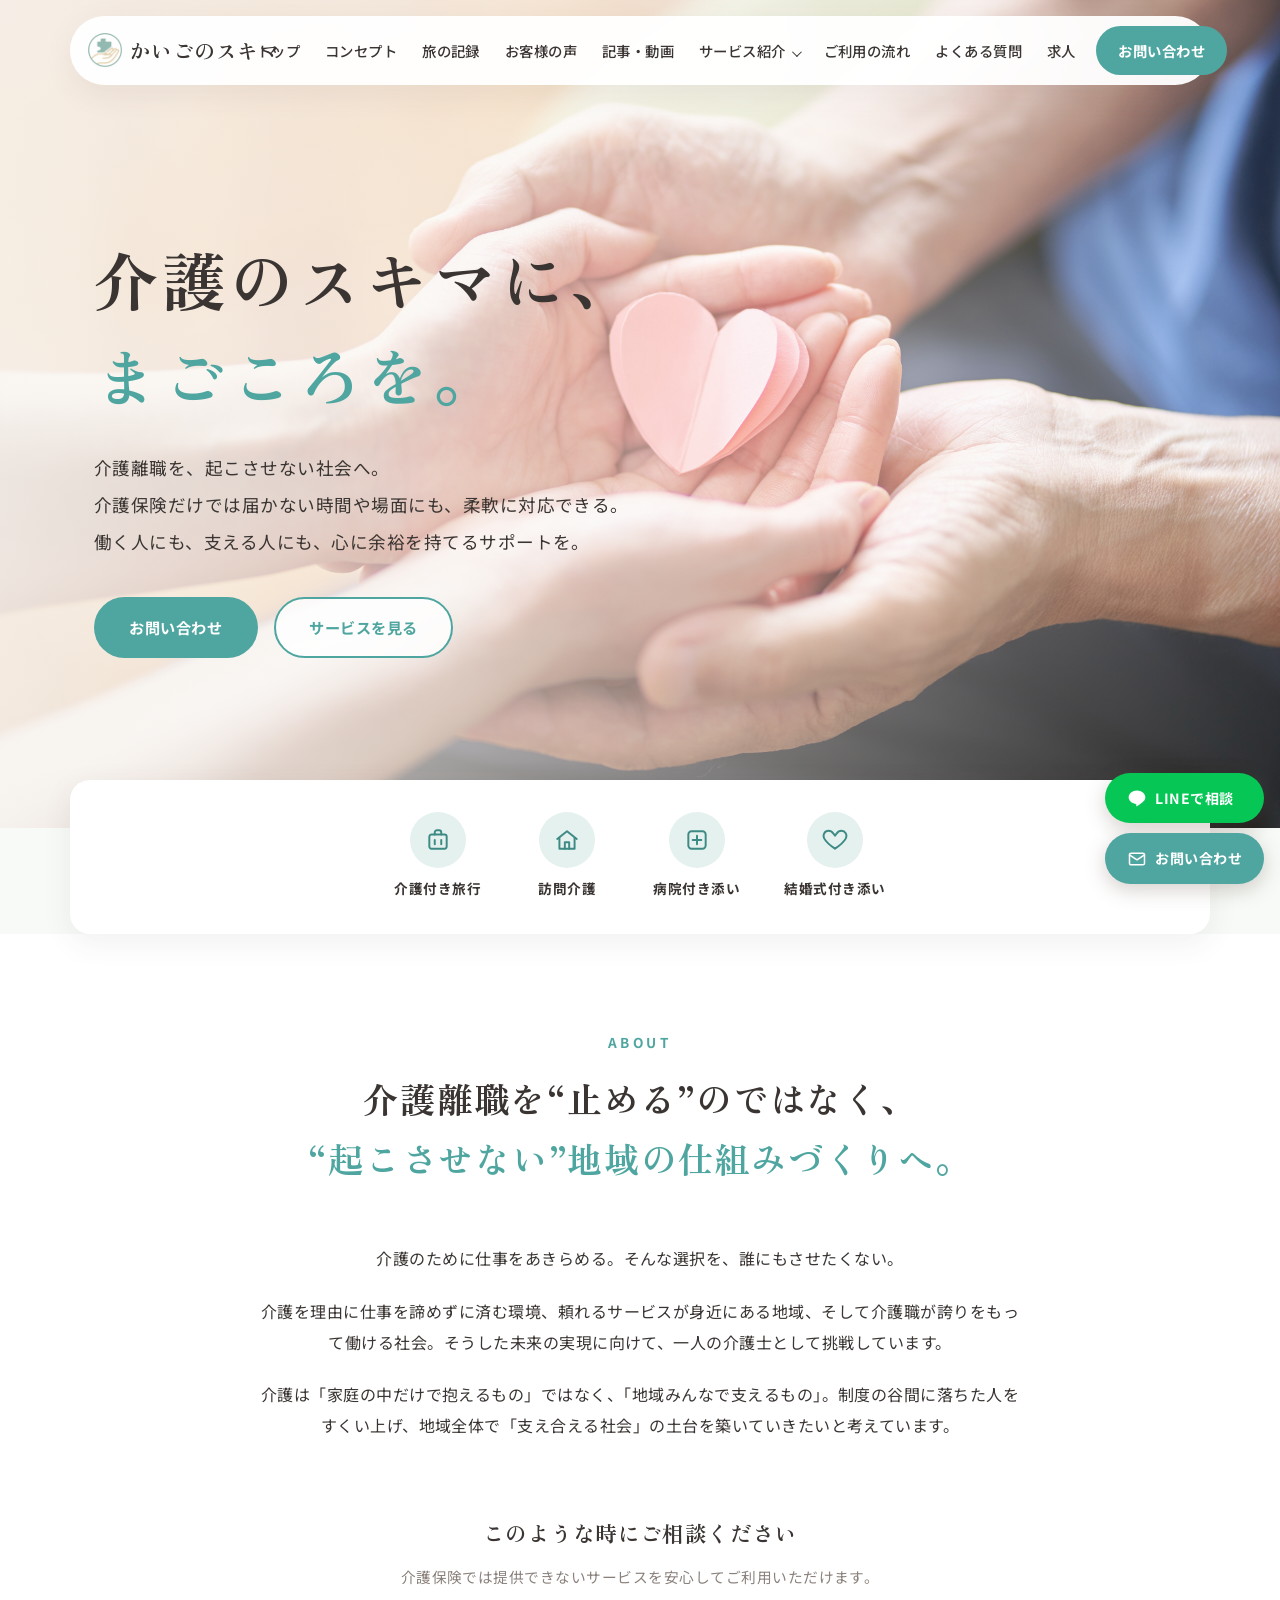
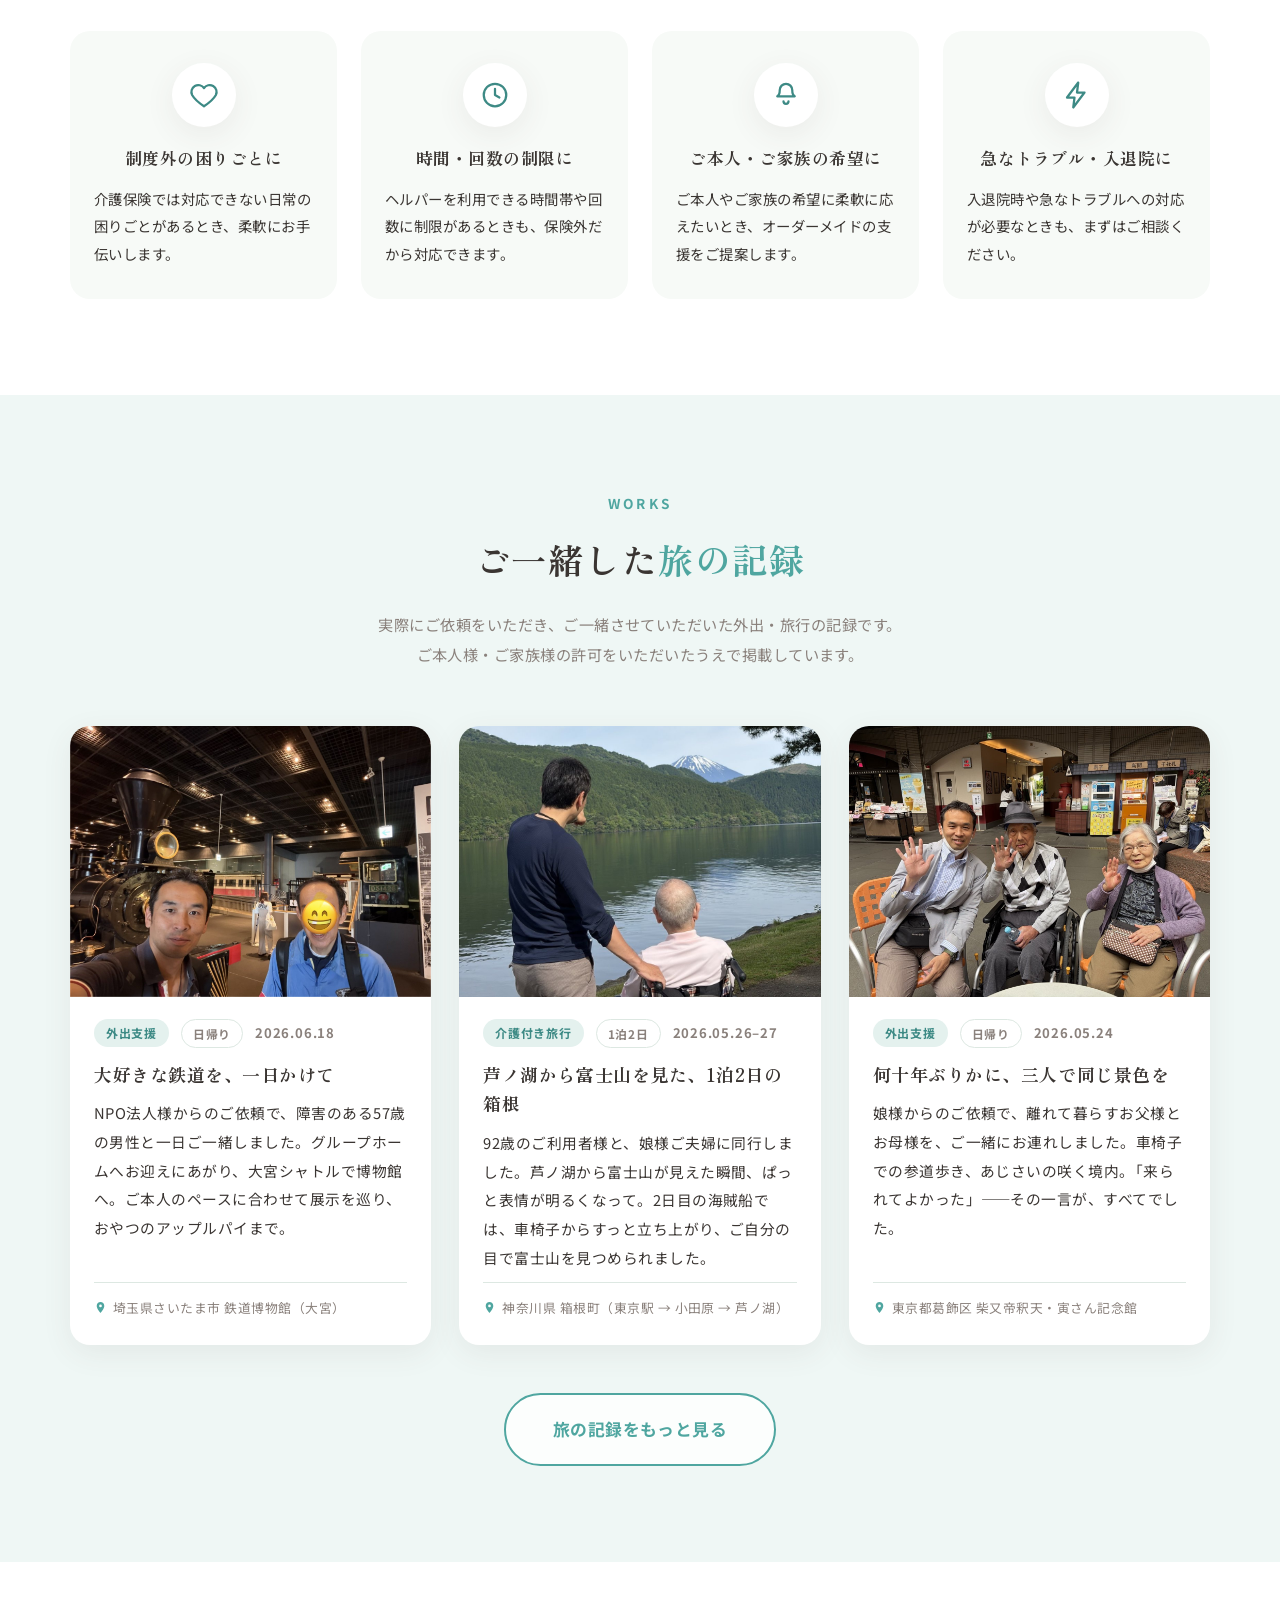
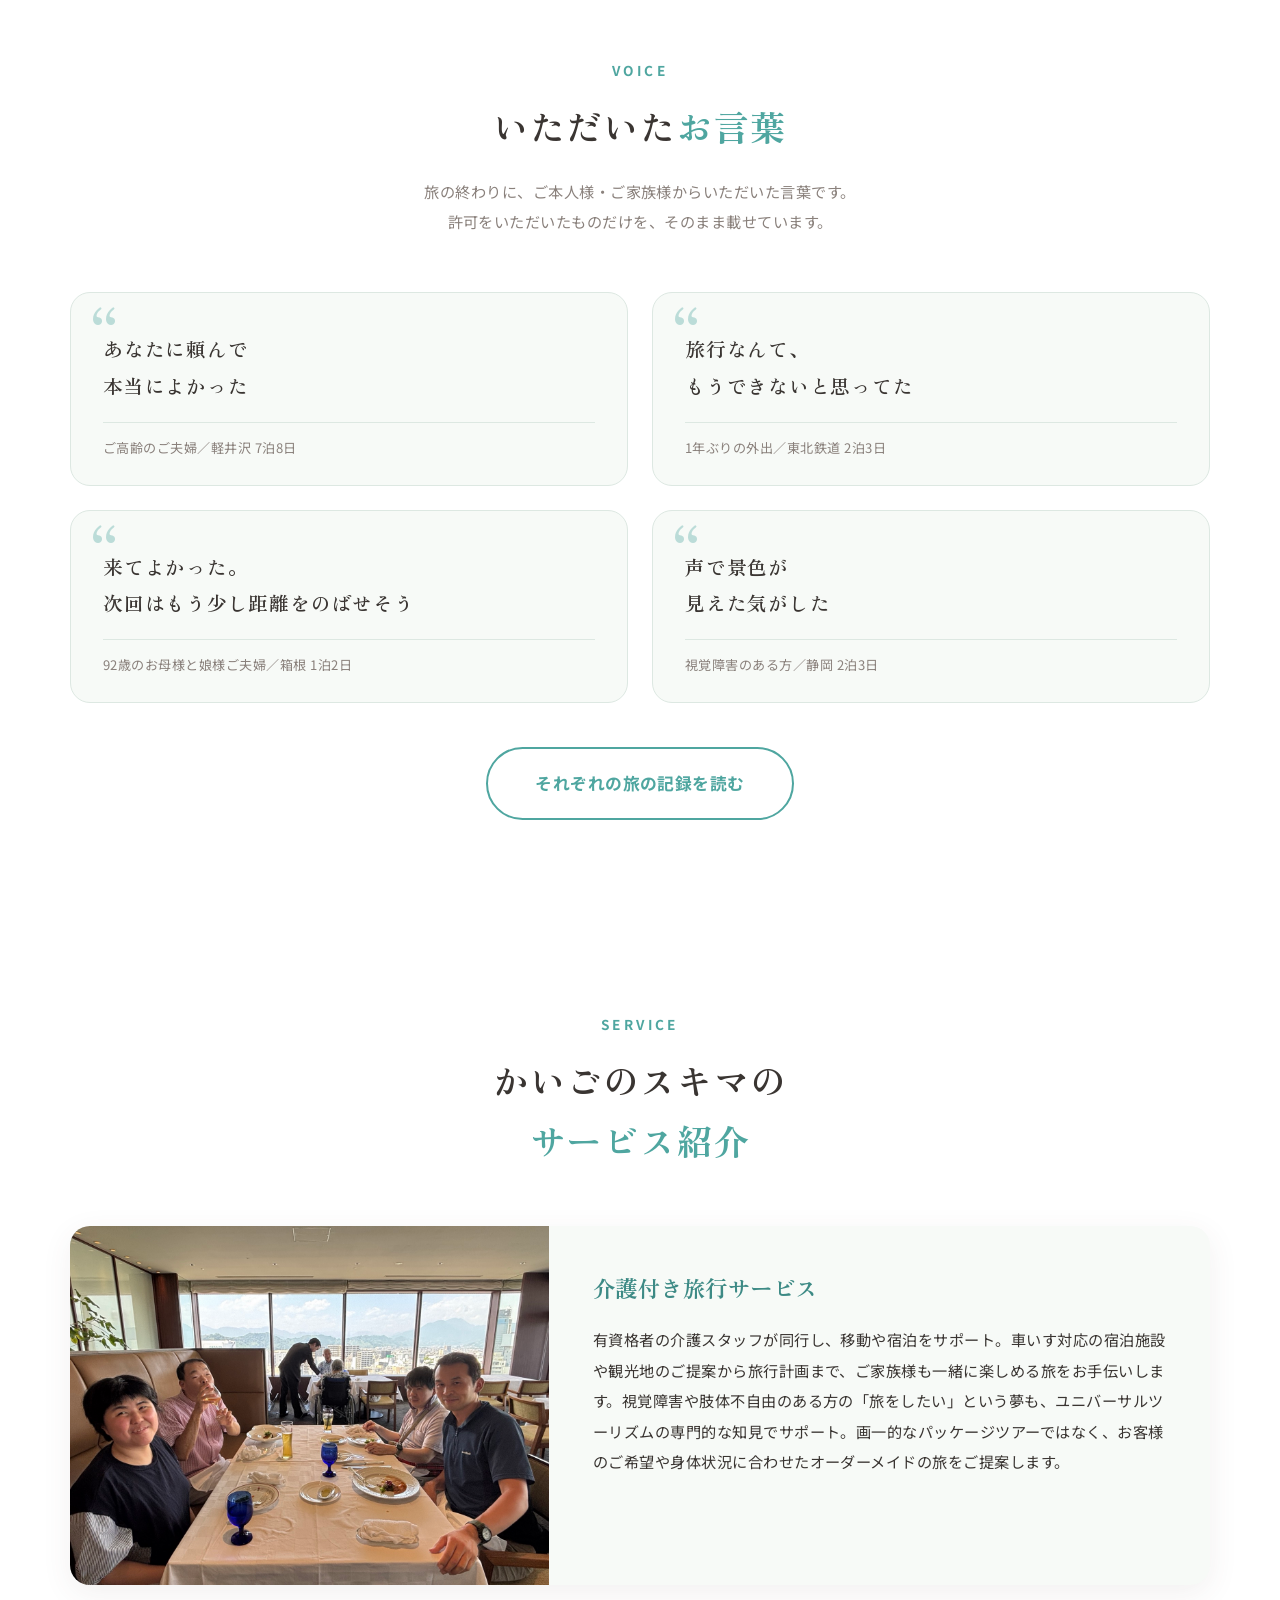
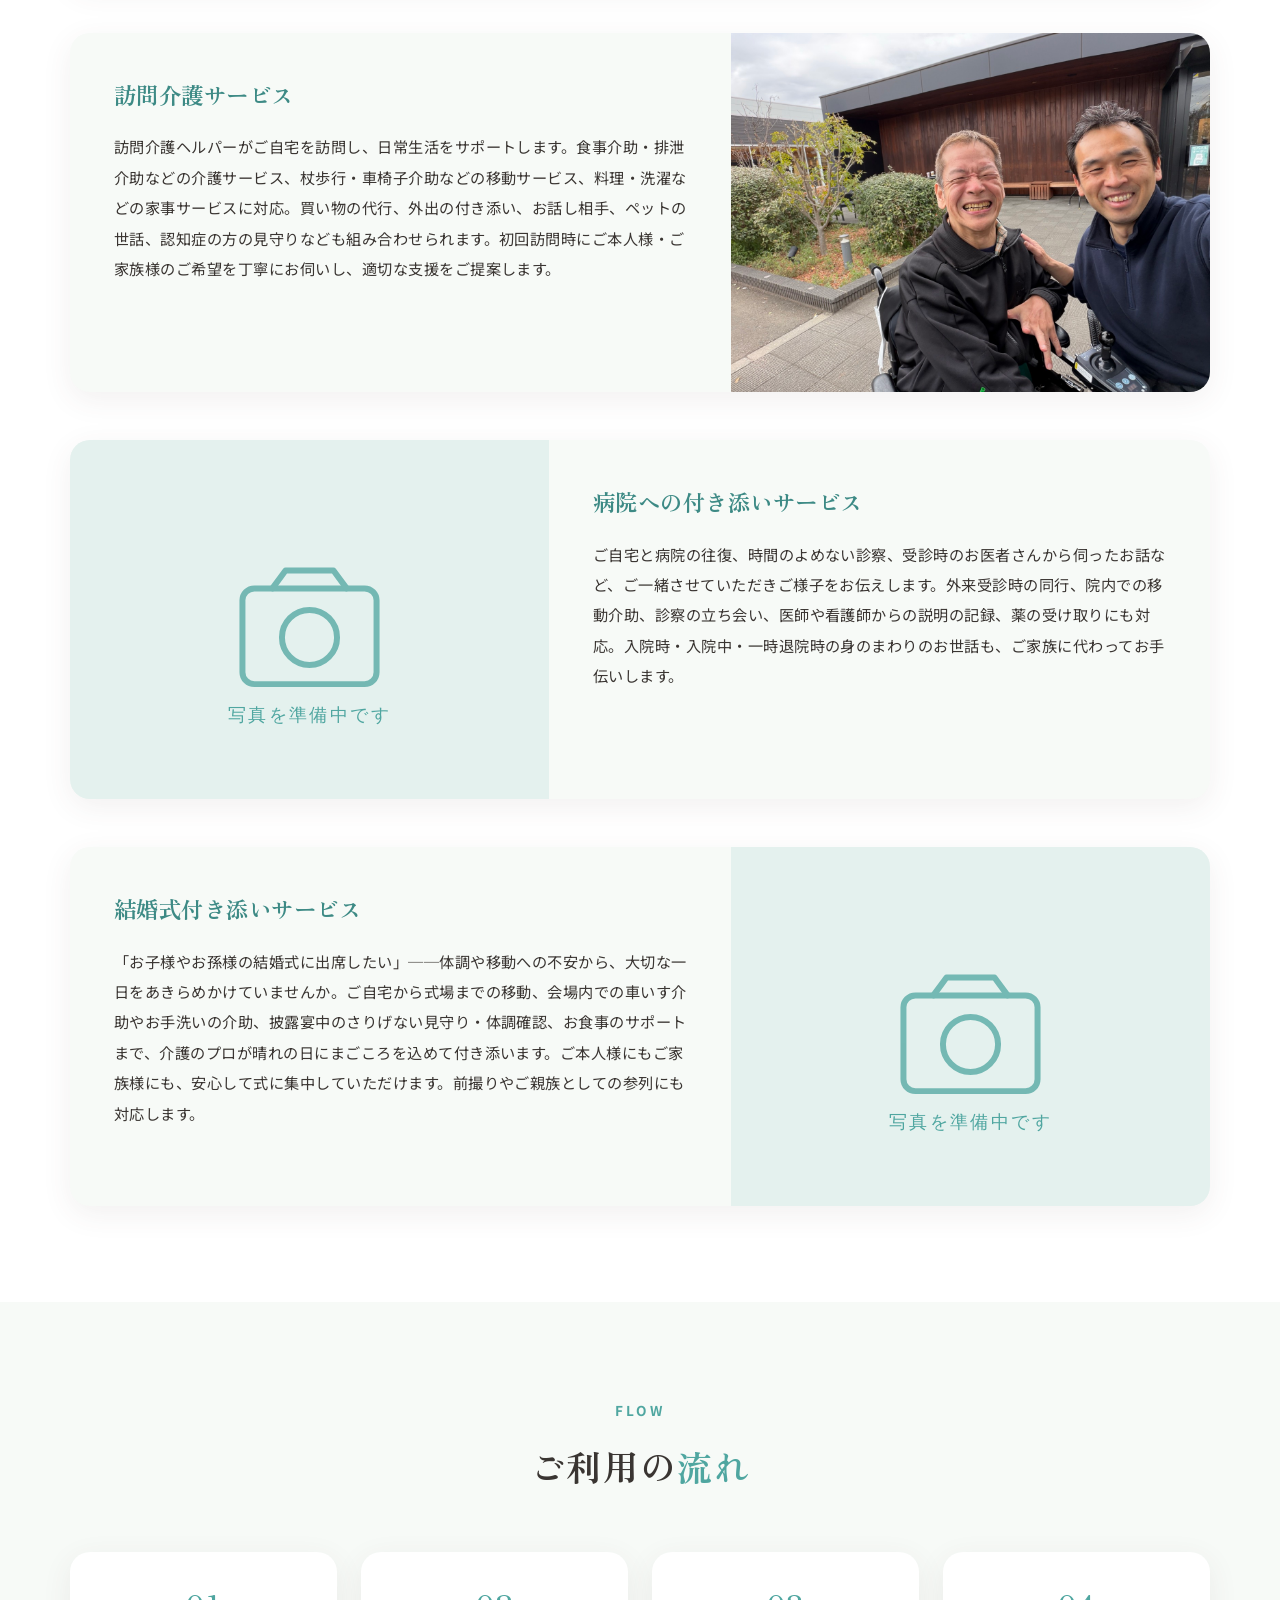
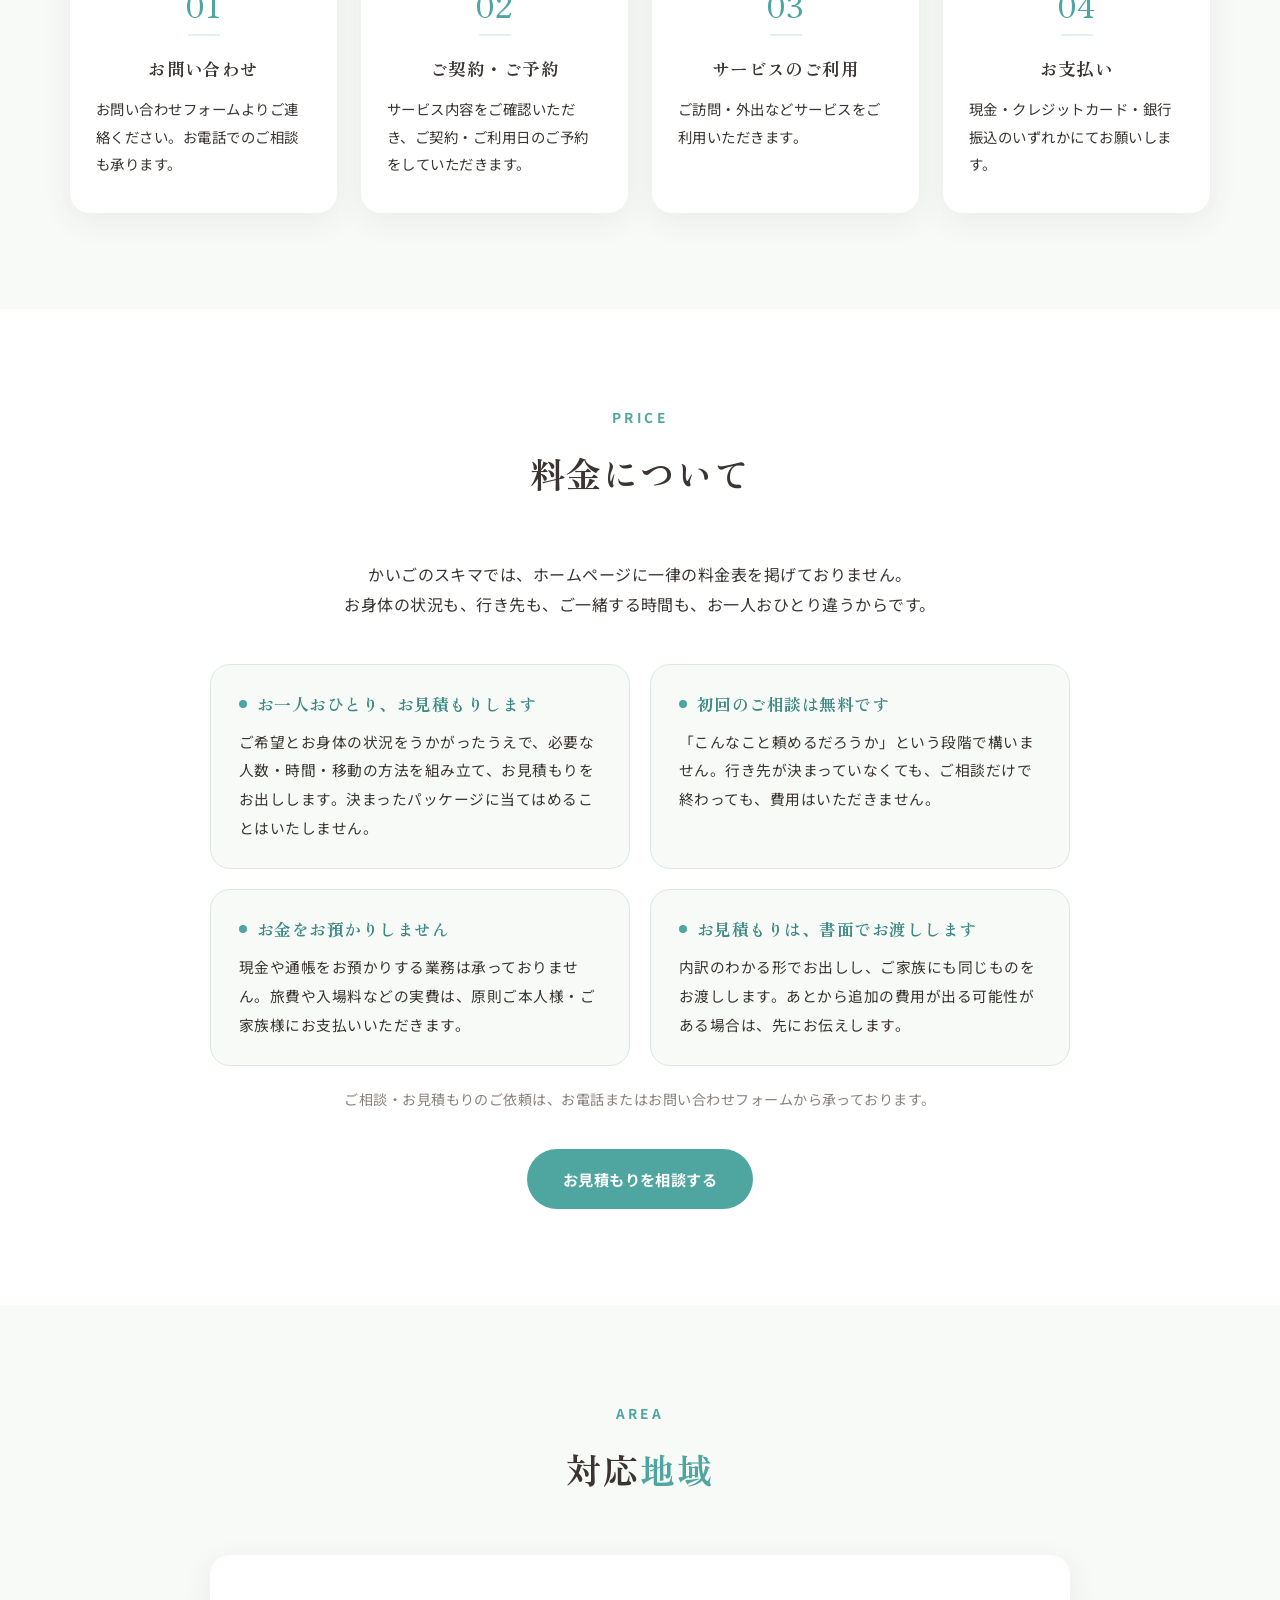
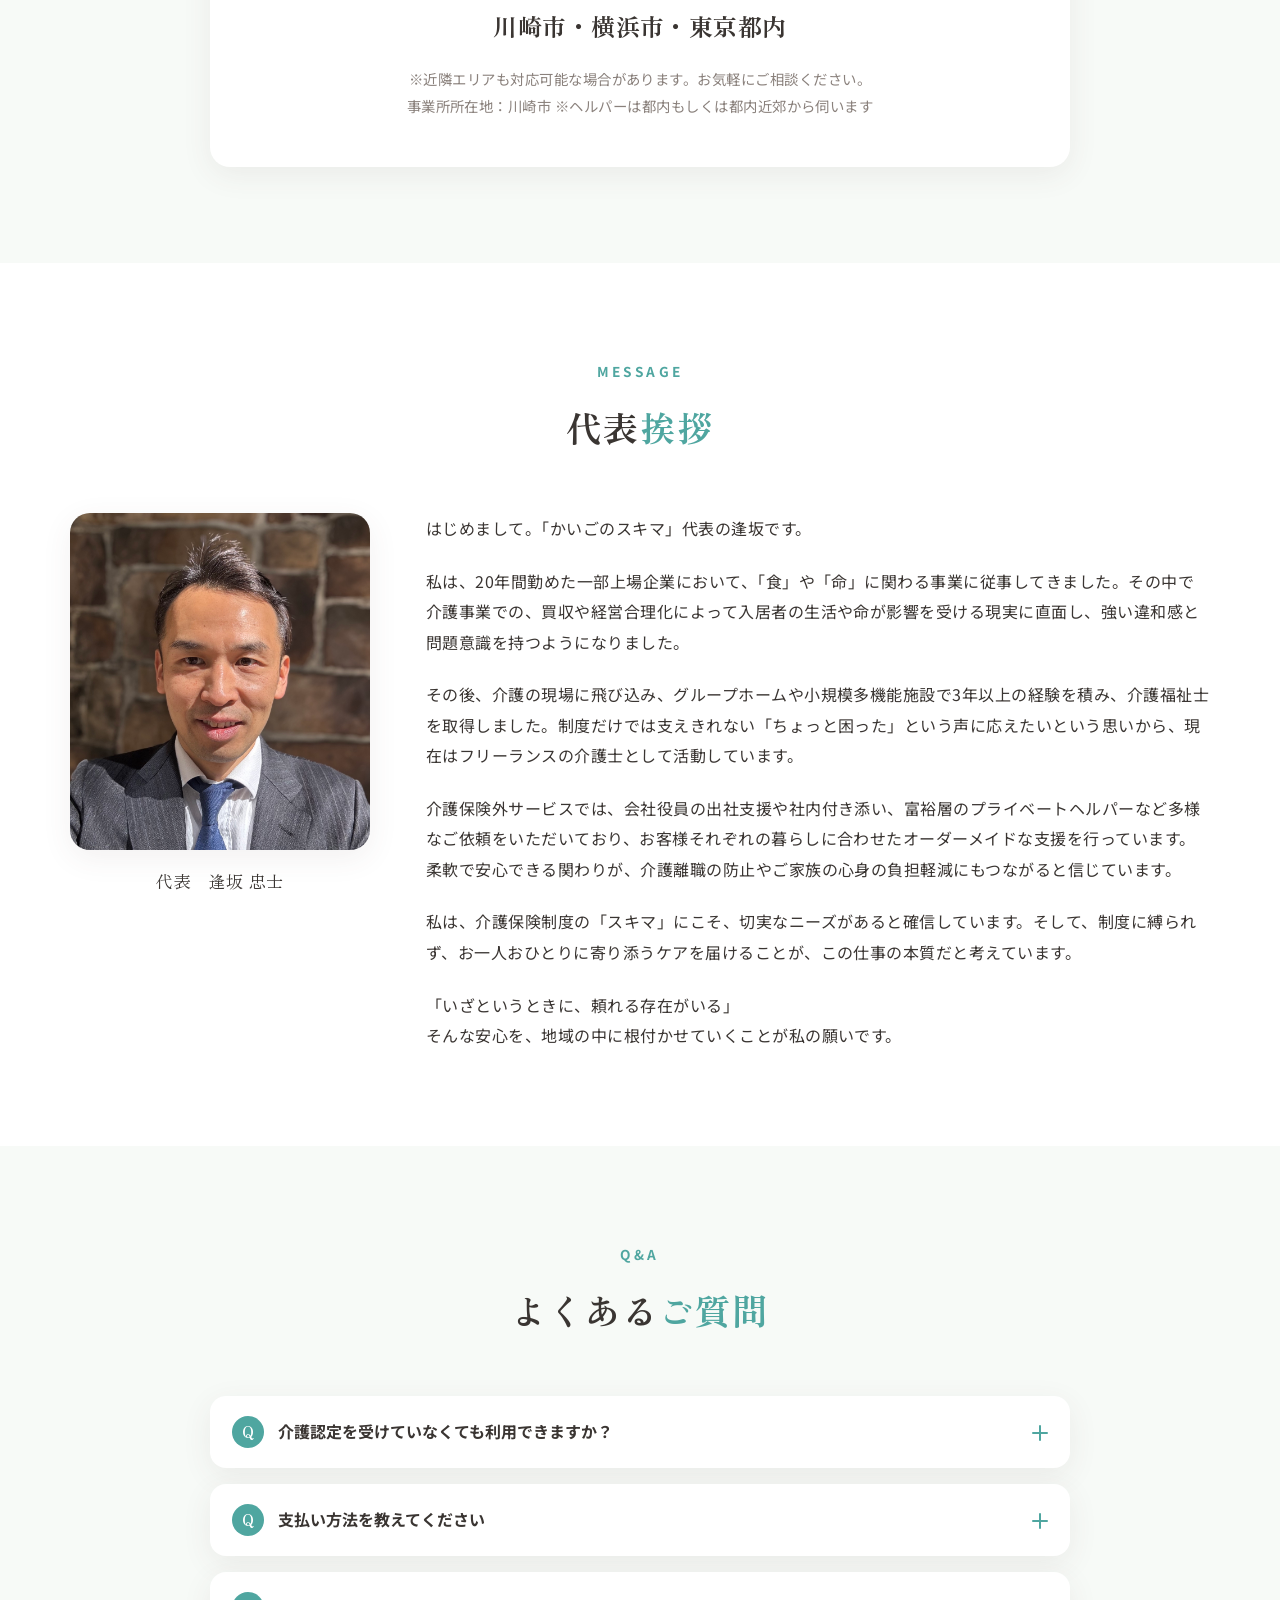
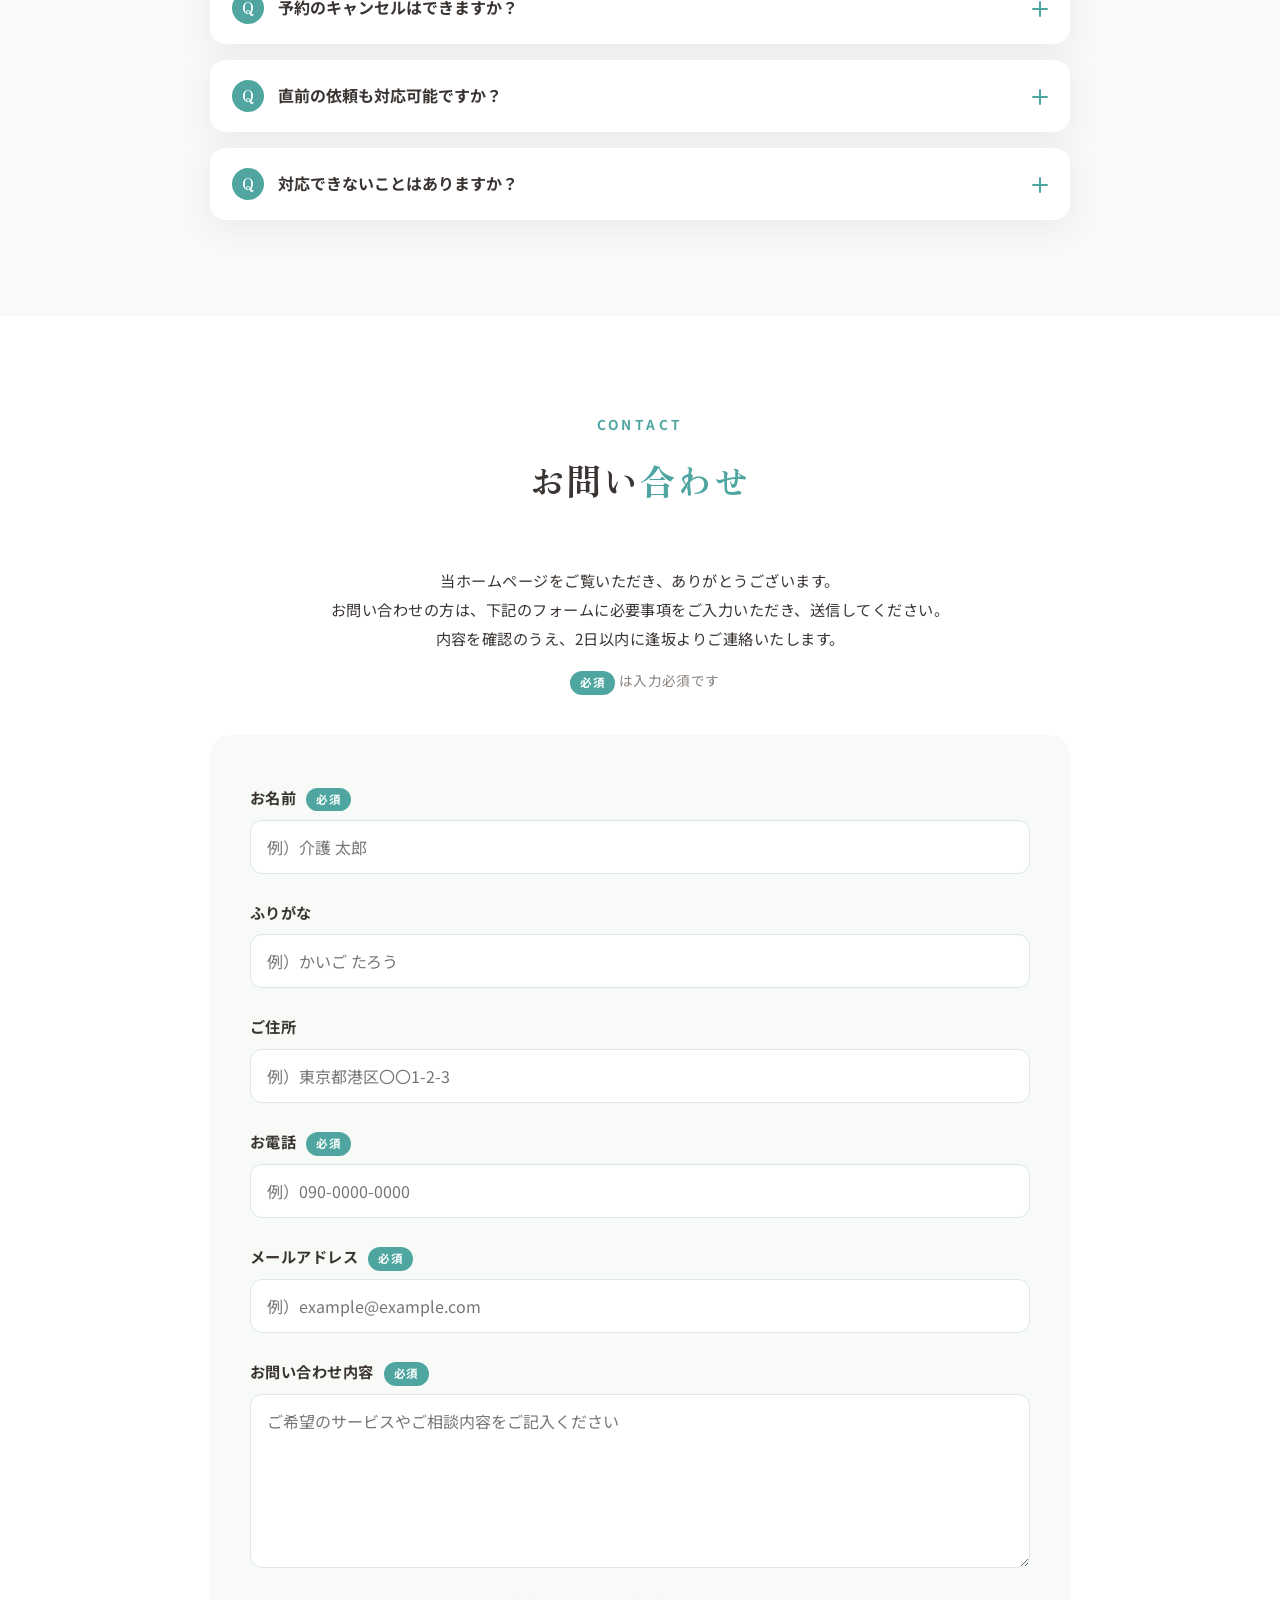
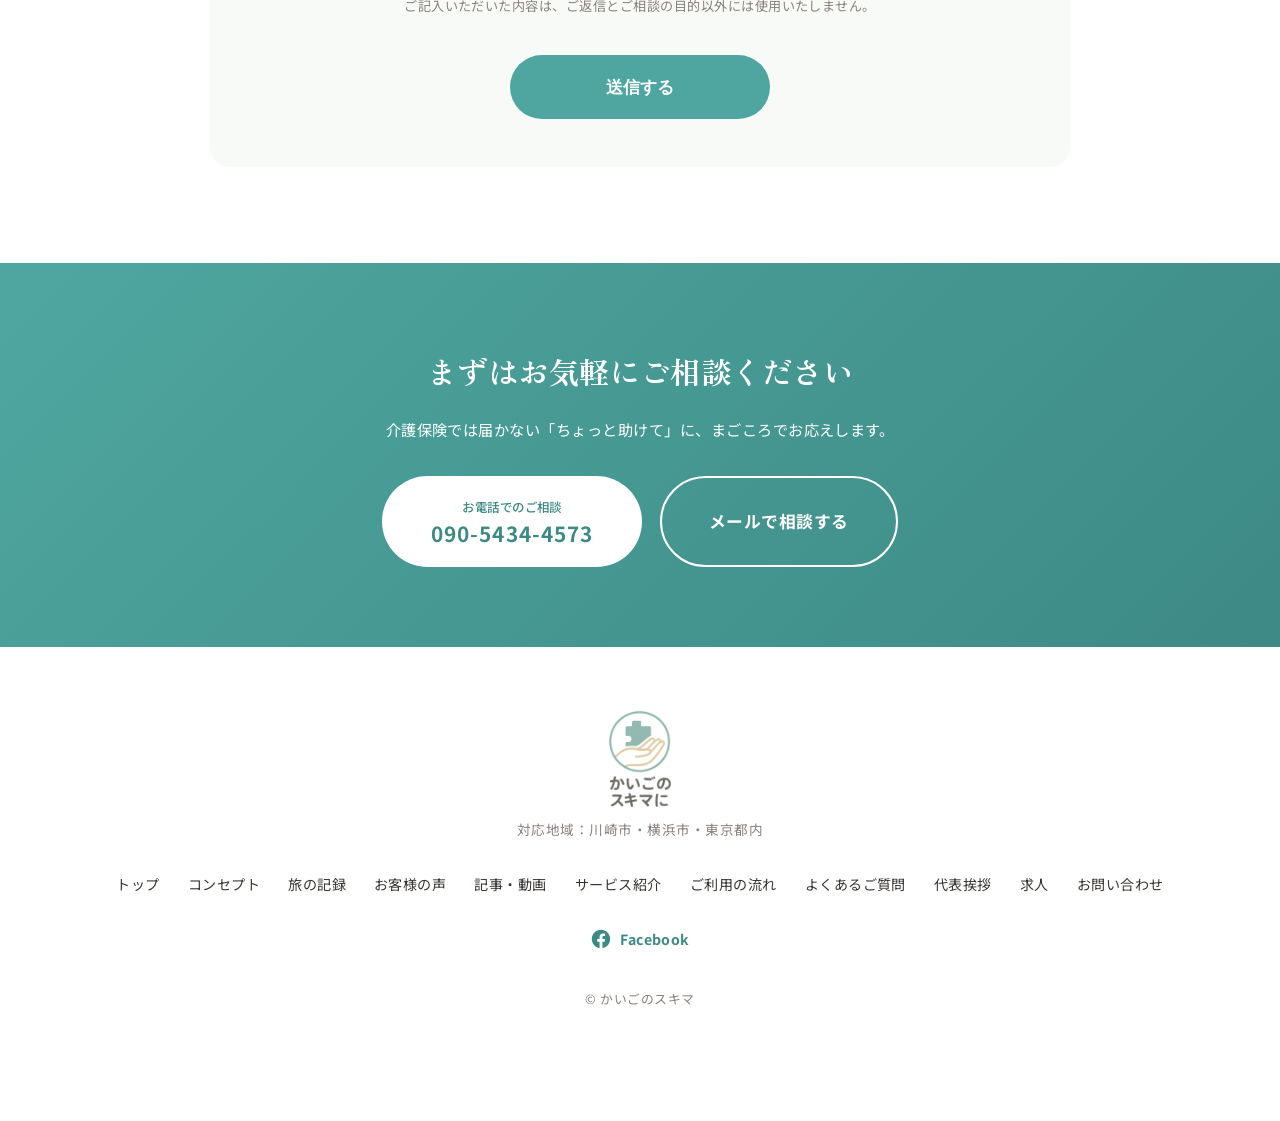
==== commit e04fd458: "Add files via upload" ====
--- a/index.html
+++ b/index.html
@@ -11,6 +11,8 @@
   <link rel="preconnect" href="https://fonts.gstatic.com" crossorigin>
   <link href="https://fonts.googleapis.com/css2?family=Noto+Sans+JP:wght@400;500;700&family=Zen+Old+Mincho:wght@500;600;700&display=swap" rel="stylesheet">
 
+  <!-- ▼確認用のページです。Googleなどの検索結果に出さない設定。
+       本番（kaigonosukima.com のトップ）に移すときは、この2行を必ず消してください -->
   <link rel="stylesheet" href="css/style.css">
 </head>
 <body id="top">
@@ -23,7 +25,10 @@
 <header class="header">
   <div class="header__inner">
     <!-- サイト名(テキストロゴ) -->
-    <a href="#top" class="header__logo">かいごのスキマ</a>
+    <a href="#top" class="header__logo">
+      <img src="images/logo-mark.png" alt="" class="header__logo-mark" width="138" height="138">
+      <span class="header__logo-text">かいごのスキマ</span>
+    </a>
 
     <!-- ハンバーガーボタン(スマホ用) -->
     <button class="header__hamburger" id="hamburger" type="button" aria-label="メニューを開く" aria-expanded="false" aria-controls="globalNav">
@@ -34,6 +39,9 @@
       <ul class="nav__list">
         <li><a href="#top" class="nav__link">トップ</a></li>
         <li><a href="#concept" class="nav__link">コンセプト</a></li>
+        <li><a href="works.html" class="nav__link">旅の記録</a></li>
+        <li><a href="#voice" class="nav__link">お客様の声</a></li>
+        <li><a href="media.html" class="nav__link">記事・動画</a></li>
         <!-- サービス紹介(ドロップダウン) -->
         <li class="nav__item--dropdown">
           <a href="#service" class="nav__link nav__link--dropdown">サービス紹介<span class="nav__arrow" aria-hidden="true"></span></a>
@@ -45,9 +53,7 @@
           </ul>
         </li>
         <li><a href="#flow" class="nav__link">ご利用の流れ</a></li>
-        <li><a href="price.html" class="nav__link">料金体系</a></li>
-        <li><a href="#faq" class="nav__link">よくあるご質問</a></li>
-        <li><a href="#message" class="nav__link">代表挨拶</a></li>
+        <li><a href="#faq" class="nav__link">よくある質問</a></li>
         <li><a href="recruit.html" class="nav__link">求人</a></li>
         <li class="nav__cta"><a href="#contact" class="btn btn--accent btn--nav">お問い合わせ</a></li>
       </ul>
@@ -178,27 +184,125 @@
 </section>
 
 <!-- ============================================================
-     GALLERY(活動の様子)
-     ▼写真を差し替える場合は images フォルダの gallery-1.svg 〜
-     gallery-6.svg を同名で置き換えてください
-============================================================ -->
-<section class="section" id="gallery">
+     WORKS(旅の記録・実績)
+     ▼記録を1件ふやすときは、下の <article class="work-card"> を
+       まるごとコピーして、写真・日付・見出し・本文を書き換えます
+       トップページには新しい3件だけを置き、
+       すべての記録は works.html に載せます
+============================================================ -->
+<section class="section section--works" id="works">
   <div class="section__inner">
     <div class="section__head fade-in">
-      <p class="section__label">GALLERY</p>
-      <h2 class="section__title">
-        <span>一人ひとりの想いに</span><br>
-        <span class="section__title-accent">寄り添う場面</span>
-      </h2>
-    </div>
-    <div class="gallery__grid">
-      <figure class="gallery__item fade-in"><img src="images/gallery-1.svg" alt="旅行付き添いの様子"><figcaption>旅行付き添い</figcaption></figure>
-      <figure class="gallery__item fade-in"><img src="images/gallery-2.svg" alt="外出支援の様子"><figcaption>外出支援</figcaption></figure>
-      <figure class="gallery__item fade-in"><img src="images/gallery-3.svg" alt="通院付き添いの様子"><figcaption>通院付き添い</figcaption></figure>
-      <figure class="gallery__item fade-in"><img src="images/gallery-4.svg" alt="在宅ケアの様子"><figcaption>在宅ケア</figcaption></figure>
-      <figure class="gallery__item fade-in"><img src="images/gallery-5.svg" alt="イベント付き添いの様子"><figcaption>イベント付き添い</figcaption></figure>
-      <figure class="gallery__item fade-in"><img src="images/gallery-6.svg" alt="日常生活支援の様子"><figcaption>日常生活支援</figcaption></figure>
-    </div>
+      <p class="section__label">WORKS</p>
+      <h2 class="section__title">
+        <span>ご一緒した</span><span class="section__title-accent">旅の記録</span>
+      </h2>
+      <p class="section__lead">実際にご依頼をいただき、ご一緒させていただいた外出・旅行の記録です。<br class="u-pc">ご本人様・ご家族様の許可をいただいたうえで掲載しています。</p>
+    </div>
+
+    <div class="works__grid">
+
+      <!-- ── 記録3: 鉄道博物館 ── -->
+      <article class="work-card fade-in">
+        <div class="work-card__img">
+          <img src="images/works/tetsudo-1.jpg" alt="鉄道博物館で蒸気機関車の展示をご覧になっている様子" loading="lazy">
+        </div>
+        <div class="work-card__body">
+          <p class="work-card__meta">
+            <span class="work-card__cat">外出支援</span>
+            <span class="work-card__term">日帰り</span>
+            <time class="work-card__date" datetime="2026-06-18">2026.06.18</time>
+          </p>
+          <h3 class="work-card__title">大好きな鉄道を、一日かけて</h3>
+          <p class="work-card__text">NPO法人様からのご依頼で、障害のある57歳の男性と一日ご一緒しました。グループホームへお迎えにあがり、大宮シャトルで博物館へ。ご本人のペースに合わせて展示を巡り、おやつのアップルパイまで。</p>
+          <p class="work-card__place">埼玉県さいたま市 鉄道博物館（大宮）</p>
+        </div>
+      </article>
+
+      <!-- ── 記録1: 箱根 ── -->
+      <article class="work-card fade-in">
+        <div class="work-card__img work-card__img--lower">
+          <img src="images/works/hakone-fuji.jpg" alt="芦ノ湖のほとりから富士山をながめるご利用者様とスタッフ" loading="lazy">
+        </div>
+        <div class="work-card__body">
+          <p class="work-card__meta">
+            <span class="work-card__cat">介護付き旅行</span>
+            <span class="work-card__term">1泊2日</span>
+            <time class="work-card__date" datetime="2026-05-26">2026.05.26–27</time>
+          </p>
+          <h3 class="work-card__title">芦ノ湖から富士山を見た、1泊2日の箱根</h3>
+          <p class="work-card__text">92歳のご利用者様と、娘様ご夫婦に同行しました。芦ノ湖から富士山が見えた瞬間、ぱっと表情が明るくなって。2日目の海賊船では、車椅子からすっと立ち上がり、ご自分の目で富士山を見つめられました。</p>
+          <p class="work-card__place">神奈川県 箱根町（東京駅 → 小田原 → 芦ノ湖）</p>
+        </div>
+      </article>
+
+      <!-- ── 記録2: 柴又 ── -->
+      <article class="work-card fade-in">
+        <div class="work-card__img">
+          <img src="images/works/shibamata.jpg" alt="柴又の門前でご両親とご一緒したときの様子" loading="lazy">
+        </div>
+        <div class="work-card__body">
+          <p class="work-card__meta">
+            <span class="work-card__cat">外出支援</span>
+            <span class="work-card__term">日帰り</span>
+            <time class="work-card__date" datetime="2026-05-24">2026.05.24</time>
+          </p>
+          <h3 class="work-card__title">何十年ぶりかに、三人で同じ景色を</h3>
+          <p class="work-card__text">娘様からのご依頼で、離れて暮らすお父様とお母様を、ご一緒にお連れしました。車椅子での参道歩き、あじさいの咲く境内。「来られてよかった」——その一言が、すべてでした。</p>
+          <p class="work-card__place">東京都葛飾区 柴又帝釈天・寅さん記念館</p>
+        </div>
+      </article>
+
+    </div>
+
+    <p class="works__more fade-in">
+      <a href="works.html" class="btn btn--outline btn--large">旅の記録をもっと見る</a>
+    </p>
+  </div>
+</section>
+
+<!-- ============================================================
+     VOICE(お客様の声)
+     ▼実際にいただいたお言葉です。作った言葉は入れないでください
+       1つふやすときは <figure class="voice-card"> をコピーします
+============================================================ -->
+<section class="section section--white" id="voice">
+  <div class="section__inner">
+    <div class="section__head fade-in">
+      <p class="section__label">VOICE</p>
+      <h2 class="section__title">
+        <span>いただいた</span><span class="section__title-accent">お言葉</span>
+      </h2>
+      <p class="section__lead">旅の終わりに、ご本人様・ご家族様からいただいた言葉です。<br class="u-pc">許可をいただいたものだけを、そのまま載せています。</p>
+    </div>
+
+    <div class="voice__grid">
+
+      <figure class="voice-card fade-in">
+        <blockquote class="voice-card__quote">あなたに頼んで<br>本当によかった</blockquote>
+        <figcaption class="voice-card__by">ご高齢のご夫婦／軽井沢 7泊8日</figcaption>
+      </figure>
+
+      <figure class="voice-card fade-in">
+        <blockquote class="voice-card__quote">旅行なんて、<br>もうできないと思ってた</blockquote>
+        <figcaption class="voice-card__by">1年ぶりの外出／東北鉄道 2泊3日</figcaption>
+      </figure>
+
+      <figure class="voice-card fade-in">
+        <blockquote class="voice-card__quote">来てよかった。<br>次回はもう少し距離をのばせそう</blockquote>
+        <figcaption class="voice-card__by">92歳のお母様と娘様ご夫婦／箱根 1泊2日</figcaption>
+      </figure>
+
+      <figure class="voice-card fade-in">
+        <blockquote class="voice-card__quote">声で景色が<br>見えた気がした</blockquote>
+        <figcaption class="voice-card__by">視覚障害のある方／静岡 2泊3日</figcaption>
+      </figure>
+
+    </div>
+
+    <p class="voice__more fade-in">
+      <a href="works.html" class="btn btn--outline btn--large">それぞれの旅の記録を読む</a>
+    </p>
   </div>
 </section>
 
@@ -229,7 +333,6 @@
           <p class="service-card__text">
             有資格者の介護スタッフが同行し、移動や宿泊をサポート。車いす対応の宿泊施設や観光地のご提案から旅行計画まで、ご家族様も一緒に楽しめる旅をお手伝いします。視覚障害や肢体不自由のある方の「旅をしたい」という夢も、ユニバーサルツーリズムの専門的な知見でサポート。画一的なパッケージツアーではなく、お客様のご希望や身体状況に合わせたオーダーメイドの旅をご提案します。
           </p>
-          <p class="service-card__price"><span class="service-card__price-label">料金</span>4,000円（税込）〜 / 時間<span class="service-card__price-note">（別途交通費）</span></p>
         </div>
       </article>
 
@@ -241,31 +344,28 @@
           <p class="service-card__text">
             訪問介護ヘルパーがご自宅を訪問し、日常生活をサポートします。食事介助・排泄介助などの介護サービス、杖歩行・車椅子介助などの移動サービス、料理・洗濯などの家事サービスに対応。買い物の代行、外出の付き添い、お話し相手、ペットの世話、認知症の方の見守りなども組み合わせられます。初回訪問時にご本人様・ご家族様のご希望を丁寧にお伺いし、適切な支援をご提案します。
           </p>
-          <p class="service-card__price"><span class="service-card__price-label">料金</span>4,000円（税込）〜 / 時間<span class="service-card__price-note">（別途交通費）</span></p>
         </div>
       </article>
 
       <!-- ── サービス3: 病院への付き添いサービス ── -->
       <article class="service-card fade-in" id="service-hospital">
-        <div class="service-card__img"><img src="images/service-3.svg" alt="病院への付き添いサービス"></div>
+        <div class="service-card__img"><img src="images/works/photo-soon.svg" alt="病院への付き添いサービス（写真を準備中です）"></div>
         <div class="service-card__body">
           <h3 class="service-card__title">病院への付き添いサービス</h3>
           <p class="service-card__text">
             ご自宅と病院の往復、時間のよめない診察、受診時のお医者さんから伺ったお話など、ご一緒させていただきご様子をお伝えします。外来受診時の同行、院内での移動介助、診察の立ち会い、医師や看護師からの説明の記録、薬の受け取りにも対応。入院時・入院中・一時退院時の身のまわりのお世話も、ご家族に代わってお手伝いします。
           </p>
-          <p class="service-card__price"><span class="service-card__price-label">料金</span>3,500円（税込）/ 時間<span class="service-card__price-note">（別途交通費）</span></p>
         </div>
       </article>
 
       <!-- ── サービス4: 結婚式付き添いサービス ── -->
       <article class="service-card service-card--reverse fade-in" id="service-wedding">
-        <div class="service-card__img"><img src="images/service-wedding.svg" alt="結婚式付き添いサービス"></div>
+        <div class="service-card__img"><img src="images/works/photo-soon.svg" alt="結婚式付き添いサービス（写真を準備中です）"></div>
         <div class="service-card__body">
           <h3 class="service-card__title">結婚式付き添いサービス</h3>
           <p class="service-card__text">
             「お子様やお孫様の結婚式に出席したい」──体調や移動への不安から、大切な一日をあきらめかけていませんか。ご自宅から式場までの移動、会場内での車いす介助やお手洗いの介助、披露宴中のさりげない見守り・体調確認、お食事のサポートまで、介護のプロが晴れの日にまごころを込めて付き添います。ご本人様にもご家族様にも、安心して式に集中していただけます。前撮りやご親族としての参列にも対応します。
           </p>
-          <p class="service-card__price"><span class="service-card__price-label">料金</span>4,000円（税込）/ 時間<span class="service-card__price-note">（別途交通費）</span></p>
         </div>
       </article>
 
@@ -311,38 +411,49 @@
 </section>
 
 <!-- ============================================================
-     PRICE(料金表)
-     ▼料金を変更するときはここを編集してください
+     PRICE(料金について)
+     ▼2026年9月22日 方針変更：
+       ホームページに料金は載せません。一般のお客様には個別にお見積もりします。
+       金額を書き足したくなったときは、この方針を決めた理由を思い出してください
 ============================================================ -->
 <section class="section section--white" id="price">
-  <div class="section__inner">
+  <div class="section__inner section__inner--narrow">
     <div class="section__head fade-in">
       <p class="section__label">PRICE</p>
       <h2 class="section__title">
-        <span>料金の</span><span class="section__title-accent">ご案内</span>
-      </h2>
-    </div>
-
-    <div class="price__table-wrap fade-in">
-      <table class="price__table">
-        <thead>
-          <tr><th>サービス</th><th>料金（税込）</th><th>備考</th></tr>
-        </thead>
-        <tbody>
-          <tr><td>介護付き旅行サービス</td><td>4,000円〜 / 時間</td><td>別途交通費</td></tr>
-          <tr><td>訪問介護サービス</td><td>4,000円〜 / 時間</td><td>別途交通費</td></tr>
-          <tr><td>病院への付き添いサービス</td><td>3,500円 / 時間</td><td>別途交通費</td></tr>
-          <tr><td>結婚式付き添いサービス</td><td>4,000円 / 時間</td><td>別途交通費</td></tr>
-        </tbody>
-      </table>
-    </div>
+        <span>料金について</span>
+      </h2>
+    </div>
+
+    <p class="about__lead fade-in">
+      かいごのスキマでは、ホームページに一律の料金表を掲げておりません。<br>
+      お身体の状況も、行き先も、ご一緒する時間も、お一人おひとり違うからです。
+    </p>
+
+    <div class="price-policy fade-in">
+      <div class="price-policy__item">
+        <h3 class="price-policy__title">お一人おひとり、お見積もりします</h3>
+        <p class="price-policy__text">ご希望とお身体の状況をうかがったうえで、必要な人数・時間・移動の方法を組み立て、お見積もりをお出しします。決まったパッケージに当てはめることはいたしません。</p>
+      </div>
+      <div class="price-policy__item">
+        <h3 class="price-policy__title">初回のご相談は無料です</h3>
+        <p class="price-policy__text">「こんなこと頼めるだろうか」という段階で構いません。行き先が決まっていなくても、ご相談だけで終わっても、費用はいただきません。</p>
+      </div>
+      <div class="price-policy__item">
+        <h3 class="price-policy__title">お金をお預かりしません</h3>
+        <p class="price-policy__text">現金や通帳をお預かりする業務は承っておりません。旅費や入場料などの実費は、原則ご本人様・ご家族様にお支払いいただきます。</p>
+      </div>
+      <div class="price-policy__item">
+        <h3 class="price-policy__title">お見積もりは、書面でお渡しします</h3>
+        <p class="price-policy__text">内訳のわかる形でお出しし、ご家族にも同じものをお渡しします。あとから追加の費用が出る可能性がある場合は、先にお伝えします。</p>
+      </div>
+    </div>
+
     <p class="price__note fade-in">
-      ※上記は概算です。サービスの内容や時間帯によって料金が異なります。<br>
-      個別のニーズに合わせてオーダーメイドなプランをご提案いたします。詳しくはお問い合わせください。
+      ご相談・お見積もりのご依頼は、お電話またはお問い合わせフォームから承っております。
     </p>
-    <!-- ▼料金体系の詳細ページへのボタン -->
     <div class="price__more fade-in">
-      <a href="price.html" class="btn btn--accent">詳しい料金体系はこちら</a>
+      <a href="#contact" class="btn btn--accent">お見積もりを相談する</a>
     </div>
   </div>
 </section>
@@ -474,14 +585,12 @@
 <!-- ============================================================
      CONTACT(お問い合わせフォーム)
      ▼案内文・項目名はここを編集してください
-     【フォーム送信の設定方法】
-     このフォームは静的サイトのため、そのままでは送信されません。
-     実際に受信するには次のいずれかに差し替えてください。
-       方法1: Googleフォームを作成し、このセクションのform全体を
-              Googleフォームの「埋め込みHTML」(iframe)に置き換える
-       方法2: formspree.io などのフォーム送信サービスに登録し、
-              下の action="#" を action="https://formspree.io/f/あなたのID"
-              method="POST" に書き換える
+
+     【送信先の設定】
+     送信された内容は、Googleスプレッドシート
+     「かいごのスキマ_お問い合わせ管理」に自動で記録されます。
+     送信先のアドレスは、このすぐ下の js/script.js ではなく
+     ページ下部の <script> の中の FORM_URL に書いてあります。
 ============================================================ -->
 <section class="section section--white" id="contact">
   <div class="section__inner section__inner--narrow">
@@ -495,11 +604,11 @@
     <p class="contact__lead fade-in">
       当ホームページをご覧いただき、ありがとうございます。<br>
       お問い合わせの方は、下記のフォームに必要事項をご入力いただき、送信してください。<br>
-      お問い合わせ内容を確認させていただき、数日以内にメールにてご返信いたします。
+      内容を確認のうえ、2日以内に逢坂よりご連絡いたします。
     </p>
     <p class="contact__required-note fade-in"><span class="required">必須</span> は入力必須です</p>
 
-    <form class="contact__form fade-in" action="#" method="post">
+    <form class="contact__form fade-in" id="contactForm" method="post" novalidate>
       <div class="form-row">
         <label for="name" class="form-row__label">お名前<span class="required">必須</span></label>
         <input type="text" id="name" name="name" required autocomplete="name" placeholder="例）介護 太郎">
@@ -524,10 +633,34 @@
         <label for="body" class="form-row__label">お問い合わせ内容<span class="required">必須</span></label>
         <textarea id="body" name="body" rows="6" required placeholder="ご希望のサービスやご相談内容をご記入ください"></textarea>
       </div>
+
+      <!-- 迷惑メール対策：人には見えません。消さないでください -->
+      <div class="form-honeypot" aria-hidden="true">
+        <label for="company">会社名（入力しないでください）</label>
+        <input type="text" id="company" name="company" tabindex="-1" autocomplete="off">
+      </div>
+
+      <p class="contact__privacy">
+        ご記入いただいた内容は、ご返信とご相談の目的以外には使用いたしません。
+      </p>
+
       <div class="contact__submit">
-        <button type="submit" class="btn btn--accent btn--large">送信する</button>
-      </div>
+        <button type="submit" class="btn btn--accent btn--large" id="contactSubmit">送信する</button>
+      </div>
+
+      <p class="contact__status" id="contactStatus" role="status" aria-live="polite"></p>
     </form>
+
+    <!-- 送信が終わったあとに出るお礼 -->
+    <div class="contact__thanks" id="contactThanks" hidden>
+      <p class="contact__thanks-title">送信いたしました。ありがとうございます。</p>
+      <p class="contact__thanks-text">
+        ご入力いただいたメールアドレス宛に、受付の控えをお送りしました。<br>
+        内容を確認のうえ、2日以内に逢坂よりご連絡いたします。<br>
+        お急ぎの場合は、お電話でもご相談いただけます。
+      </p>
+      <p class="contact__thanks-tel"><a href="tel:09054344573">090-5434-4573</a></p>
+    </div>
   </div>
 </section>
 
@@ -557,14 +690,18 @@
 ============================================================ -->
 <footer class="footer">
   <div class="footer__inner">
-    <p class="footer__logo">かいごのスキマ</p>
+    <p class="footer__logo">
+      <img src="images/logo.png" alt="かいごのスキマ" class="footer__logo-img" width="140" height="216">
+    </p>
     <p class="footer__area">対応地域：川崎市・横浜市・東京都内</p>
     <nav class="footer__nav" aria-label="フッターメニュー">
       <a href="#top">トップ</a>
       <a href="#concept">コンセプト</a>
+      <a href="works.html">旅の記録</a>
+      <a href="#voice">お客様の声</a>
+      <a href="media.html">記事・動画</a>
       <a href="#service">サービス紹介</a>
       <a href="#flow">ご利用の流れ</a>
-      <a href="price.html">料金体系</a>
       <a href="#faq">よくあるご質問</a>
       <a href="#message">代表挨拶</a>
       <a href="recruit.html">求人</a>
@@ -598,5 +735,56 @@
 </div>
 
 <script src="js/script.js"></script>
+
+<!-- ============================================================
+     お問い合わせフォームの送信
+     ▼下の FORM_URL の「ここにURLを貼る」の部分を、
+       Googleで作った受け取りアドレス（https://script.google.com/… ）
+       に置き換えてください。それ以外はさわらないでください
+============================================================ -->
+<script>
+(function () {
+  var FORM_URL = 'https://script.google.com/macros/s/AKfycbzs8fwDkiFRzOJG_PRzRN0DtDkfhOAPFVbRWac2jlSPaS6TN3AyWxWOcUOMmFL7rcNk/exec';
+
+  var form   = document.getElementById('contactForm');
+  var btn    = document.getElementById('contactSubmit');
+  var status = document.getElementById('contactStatus');
+  var thanks = document.getElementById('contactThanks');
+  if (!form) return;
+
+  form.addEventListener('submit', function (ev) {
+    ev.preventDefault();
+
+    // 入力漏れのチェック
+    if (!form.checkValidity()) {
+      form.reportValidity();
+      return;
+    }
+    if (FORM_URL.indexOf('script.google.com') === -1) {
+      status.textContent = '送信先が設定されていません。お手数ですがお電話ください。';
+      return;
+    }
+
+    btn.disabled = true;
+    btn.textContent = '送信しています…';
+    status.textContent = '';
+
+    var data = new URLSearchParams(new FormData(form));
+
+    fetch(FORM_URL, { method: 'POST', mode: 'no-cors', body: data })
+      .then(function () {
+        form.hidden = true;
+        thanks.hidden = false;
+        thanks.scrollIntoView({ behavior: 'smooth', block: 'center' });
+      })
+      .catch(function () {
+        btn.disabled = false;
+        btn.textContent = '送信する';
+        status.textContent = '送信できませんでした。お手数ですが、お電話（090-5434-4573）にてご連絡ください。';
+      });
+  });
+})();
+</script>
+
 </body>
 </html>
--- a/css/style.css
+++ b/css/style.css
@@ -139,8 +139,9 @@
 }
 
 .btn--nav {
-  padding: 0.6em 1.6em;
+  padding: 0.6em 1.4em;
   font-size: 0.9rem;
+  white-space: nowrap;
 }
 
 /* ============================================================
@@ -164,12 +165,15 @@
   display: flex;
   align-items: center;
   justify-content: space-between;
-  padding: 10px 12px 10px 28px;
+  padding: 10px 12px 10px 18px;
   /* 注意: ここに backdrop-filter を付けると
      スマホメニュー(position: fixed)が正しく全画面に広がらなくなります */
 }
 
 .header__logo {
+  display: flex;
+  align-items: center;
+  gap: 8px;
   font-family: var(--font-serif);
   font-size: 1.3rem;
   font-weight: 700;
@@ -177,6 +181,14 @@
   white-space: nowrap;
 }
 
+/* ヘッダーのロゴマーク(丸いエンブレム部分だけ) */
+.header__logo-mark {
+  width: 34px;
+  height: 34px;
+  display: block;
+  flex-shrink: 0;
+}
+
 .nav__list {
   display: flex;
   align-items: center;
@@ -185,7 +197,7 @@
 
 .nav__link {
   display: inline-block;
-  padding: 0.5em 0.9em;
+  padding: 0.5em 0.72em;
   font-size: 0.9rem;
   font-weight: 500;
   border-radius: var(--radius-pill);
@@ -1189,6 +1201,14 @@
   font-weight: 700;
 }
 
+/* フッターのロゴ(丸いエンブレム＋文字の縦組み版) */
+.footer__logo-img {
+  width: auto;
+  height: 96px;
+  display: block;
+  margin: 0 auto;
+}
+
 .footer__area {
   margin-top: 10px;
   font-size: 0.85rem;
@@ -1394,6 +1414,12 @@
 
   .header__logo {
     font-size: 1.15rem;
+    gap: 8px;
+  }
+
+  .header__logo-mark {
+    width: 32px;
+    height: 32px;
   }
 
   .btn--nav {
@@ -1495,3 +1521,694 @@
     padding: 140px 18px 56px;
   }
 }
+
+/* ============================================================
+   WORKS(旅の記録・実績)
+   ▼旅の記録セクションと一覧ページ(works.html)の見た目です
+     色を変えたいときは、一番上の :root の変数を書き換えてください
+============================================================ */
+
+/* セクション全体の背景(淡いグリーン。前後のセクションと区別するため) */
+.section--works {
+  background-color: #EFF7F5;
+}
+
+/* 見出しの下のリード文 */
+.section__lead {
+  margin-top: 20px;
+  font-size: 0.95rem;
+  line-height: 2;
+  color: var(--color-text-light);
+}
+
+/* PCだけで改行させたいとき用 */
+.u-pc { display: inline; }
+@media (max-width: 768px) {
+  .u-pc { display: none; }
+}
+
+/* ---------- カードを3列に並べる(トップページ) ---------- */
+.works__grid {
+  display: grid;
+  grid-template-columns: repeat(3, 1fr);
+  gap: 28px;
+}
+
+.work-card {
+  background-color: var(--color-white);
+  border-radius: var(--radius-card);
+  overflow: hidden;
+  box-shadow: var(--shadow-soft);
+  display: flex;
+  flex-direction: column;
+  height: 100%;
+}
+
+.work-card__img {
+  overflow: hidden;
+  background-color: var(--color-accent-pale);
+}
+
+.work-card__img img {
+  width: 100%;
+  aspect-ratio: 4 / 3;
+  object-fit: cover;
+  object-position: center;
+  transition: transform 0.5s ease;
+}
+
+/* 縦長の写真のとき。写真の下のほう(人物)が見えるように位置を下げます
+   使い方: <div class="work-card__img work-card__img--lower"> */
+.work-card__img--lower img {
+  object-position: center 88%;
+}
+
+.work-card:hover .work-card__img img {
+  transform: scale(1.04);
+}
+
+.work-card__body {
+  padding: 22px 24px 26px;
+  display: flex;
+  flex-direction: column;
+  gap: 10px;
+  flex: 1;
+}
+
+/* 日付とカテゴリの行 */
+.work-card__meta {
+  display: flex;
+  align-items: center;
+  gap: 12px;
+  flex-wrap: wrap;
+  margin-bottom: 2px;
+}
+
+.work-card__cat {
+  display: inline-block;
+  padding: 3px 12px;
+  border-radius: var(--radius-pill);
+  background-color: var(--color-accent-pale);
+  color: var(--color-accent-dark);
+  font-size: 0.75rem;
+  font-weight: 700;
+  letter-spacing: 0.06em;
+  line-height: 1.8;
+}
+
+.work-card__date {
+  font-size: 0.82rem;
+  font-weight: 700;
+  color: var(--color-text-light);
+  letter-spacing: 0.06em;
+}
+
+.work-card__title {
+  font-family: var(--font-serif);
+  font-size: 1.12rem;
+  font-weight: 700;
+  line-height: 1.65;
+  letter-spacing: 0.03em;
+}
+
+.work-card__text {
+  font-size: 0.92rem;
+  line-height: 1.95;
+}
+
+/* 場所(ピンのアイコン付き) */
+.work-card__place {
+  margin-top: auto;
+  padding-top: 14px;
+  border-top: 1px solid var(--color-line);
+  font-size: 0.8rem;
+  color: var(--color-text-light);
+  line-height: 1.7;
+}
+
+.work-card__place::before {
+  content: "";
+  display: inline-block;
+  width: 13px;
+  height: 13px;
+  margin-right: 6px;
+  vertical-align: -1px;
+  background-color: var(--color-accent);
+  -webkit-mask: no-repeat center / contain url("data:image/svg+xml,%3Csvg xmlns='http://www.w3.org/2000/svg' viewBox='0 0 24 24'%3E%3Cpath d='M12 2c-3.9 0-7 3.1-7 7 0 5.2 7 13 7 13s7-7.8 7-13c0-3.9-3.1-7-7-7zm0 9.5A2.5 2.5 0 1 1 12 6.5a2.5 2.5 0 0 1 0 5z'/%3E%3C/svg%3E");
+  mask: no-repeat center / contain url("data:image/svg+xml,%3Csvg xmlns='http://www.w3.org/2000/svg' viewBox='0 0 24 24'%3E%3Cpath d='M12 2c-3.9 0-7 3.1-7 7 0 5.2 7 13 7 13s7-7.8 7-13c0-3.9-3.1-7-7-7zm0 9.5A2.5 2.5 0 1 1 12 6.5a2.5 2.5 0 0 1 0 5z'/%3E%3C/svg%3E");
+}
+
+/* 「もっと見る」ボタン */
+.works__more {
+  margin-top: 48px;
+  text-align: center;
+}
+
+@media (max-width: 1024px) {
+  .works__grid {
+    grid-template-columns: repeat(2, 1fr);
+    gap: 20px;
+  }
+}
+
+@media (max-width: 680px) {
+  .works__grid {
+    grid-template-columns: 1fr;
+    gap: 18px;
+  }
+  .work-card__body {
+    padding: 18px 20px 22px;
+  }
+  .work-card__title {
+    font-size: 1.05rem;
+  }
+  .works__more {
+    margin-top: 32px;
+  }
+}
+
+/* ============================================================
+   WORKS 一覧ページ(works.html)
+   ▼写真が左・文章が右に並ぶ、大きめの記録カードです
+============================================================ */
+.works__list {
+  display: flex;
+  flex-direction: column;
+  gap: 40px;
+}
+
+.work-entry {
+  background-color: var(--color-white);
+  border-radius: var(--radius-card);
+  overflow: hidden;
+  box-shadow: var(--shadow-soft);
+  display: grid;
+  grid-template-columns: 40% 1fr;
+}
+
+/* 写真の列。写真は元の縦横比のまま、上から順に並びます
+   写真より文章が長いときは、下が淡いグリーンの面になります */
+.work-entry__photos {
+  display: flex;
+  flex-direction: column;
+  justify-content: center;
+  gap: 4px;
+  background-color: var(--color-accent-pale);
+}
+
+.work-entry__photos img {
+  width: 100%;
+  height: auto;
+  display: block;
+}
+
+.work-entry__body {
+  padding: 34px 38px;
+  display: flex;
+  flex-direction: column;
+  justify-content: center;
+  gap: 14px;
+}
+
+.work-entry__title {
+  font-family: var(--font-serif);
+  font-size: clamp(1.2rem, 2.2vw, 1.5rem);
+  font-weight: 700;
+  line-height: 1.6;
+  letter-spacing: 0.04em;
+}
+
+.work-entry__text {
+  font-size: 0.95rem;
+  line-height: 2.05;
+}
+
+/* お客様の言葉 */
+.work-entry__voice {
+  margin-top: 4px;
+  padding: 16px 20px;
+  border-left: 3px solid var(--color-accent);
+  background-color: #F6FBFA;
+  border-radius: 0 10px 10px 0;
+  font-family: var(--font-serif);
+  font-size: 1rem;
+  line-height: 1.9;
+}
+
+.work-entry__place {
+  margin-top: 6px;
+  padding-top: 16px;
+  border-top: 1px solid var(--color-line);
+  font-size: 0.82rem;
+  color: var(--color-text-light);
+  line-height: 1.8;
+}
+
+/* タブレット以下は、写真が上・文章が下の縦積みに切り替わります */
+@media (max-width: 900px) {
+  .work-entry {
+    grid-template-columns: 1fr;
+  }
+  /* 写真は横に並べる(2枚なら半分ずつ) */
+  .work-entry__photos {
+    display: grid;
+    grid-auto-flow: column;
+    grid-auto-columns: 1fr;
+  }
+  .work-entry__photos img {
+    width: 100%;
+    aspect-ratio: 4 / 3;
+    object-fit: cover;
+    object-position: center 45%;
+    min-width: 0;
+  }
+  .work-entry__body {
+    padding: 24px 22px 28px;
+  }
+}
+
+@media (max-width: 680px) {
+  .works__list {
+    gap: 24px;
+  }
+  /* スマホでは写真を縦に積む */
+  .work-entry__photos {
+    grid-auto-flow: row;
+    grid-auto-columns: auto;
+  }
+  .work-entry__voice {
+    font-size: 0.95rem;
+    padding: 14px 16px;
+  }
+}
+
+/* 記録がまだ少ないことのおことわり */
+.works__note {
+  margin-top: 48px;
+  padding: 24px 28px;
+  border: 1px dashed var(--color-line);
+  border-radius: var(--radius-card);
+  background-color: var(--color-white);
+  font-size: 0.88rem;
+  line-height: 2;
+  color: var(--color-text-light);
+  text-align: center;
+}
+
+/* ---------- 旅の記録: しぼりこみボタン ---------- */
+.works__filter {
+  display: flex;
+  flex-wrap: wrap;
+  justify-content: center;
+  gap: 10px;
+  margin-bottom: 44px;
+}
+
+.works__filter-btn {
+  appearance: none;
+  border: 1px solid var(--color-line);
+  background-color: var(--color-white);
+  color: var(--color-text);
+  font-family: inherit;
+  font-size: 0.88rem;
+  font-weight: 700;
+  letter-spacing: 0.04em;
+  padding: 9px 20px;
+  border-radius: var(--radius-pill);
+  cursor: pointer;
+  transition: background-color 0.25s ease, color 0.25s ease, border-color 0.25s ease;
+}
+
+.works__filter-btn:hover {
+  border-color: var(--color-accent);
+  color: var(--color-accent-dark);
+}
+
+.works__filter-btn.is-active {
+  background-color: var(--color-accent);
+  border-color: var(--color-accent);
+  color: #fff;
+}
+
+/* ---------- 旅の記録: 日数のラベル(7泊8日 など) ---------- */
+.work-card__term {
+  display: inline-block;
+  padding: 3px 11px;
+  border-radius: var(--radius-pill);
+  border: 1px solid var(--color-line);
+  color: var(--color-text-light);
+  font-size: 0.74rem;
+  font-weight: 700;
+  letter-spacing: 0.06em;
+  line-height: 1.8;
+}
+
+@media (max-width: 680px) {
+  .works__filter {
+    gap: 8px;
+    margin-bottom: 28px;
+  }
+  .works__filter-btn {
+    font-size: 0.82rem;
+    padding: 8px 16px;
+  }
+}
+
+/* ============================================================
+   料金について(v2・2026年9月22日の方針変更)
+   ▼料金表は置かず、考え方だけを4つ並べています
+============================================================ */
+.price-policy {
+  display: grid;
+  grid-template-columns: repeat(2, 1fr);
+  gap: 20px;
+  margin-top: 44px;
+}
+
+.price-policy__item {
+  background-color: var(--color-bg);
+  border: 1px solid var(--color-line);
+  border-radius: var(--radius-card);
+  padding: 26px 28px;
+}
+
+.price-policy__title {
+  font-family: var(--font-serif);
+  font-size: 1.05rem;
+  font-weight: 700;
+  line-height: 1.6;
+  margin-bottom: 10px;
+  color: var(--color-accent-dark);
+}
+
+.price-policy__title::before {
+  content: "";
+  display: inline-block;
+  width: 8px;
+  height: 8px;
+  border-radius: 50%;
+  background-color: var(--color-accent);
+  margin-right: 10px;
+  vertical-align: 3px;
+}
+
+.price-policy__text {
+  font-size: 0.92rem;
+  line-height: 1.95;
+}
+
+@media (max-width: 768px) {
+  .price-policy {
+    grid-template-columns: 1fr;
+    gap: 14px;
+    margin-top: 30px;
+  }
+  .price-policy__item {
+    padding: 20px 22px;
+  }
+}
+
+/* ============================================================
+   VOICE(お客様の声)
+============================================================ */
+.voice__grid {
+  display: grid;
+  grid-template-columns: repeat(2, 1fr);
+  gap: 24px;
+}
+
+.voice-card {
+  position: relative;
+  background-color: var(--color-bg);
+  border-radius: var(--radius-card);
+  padding: 38px 32px 26px;
+  border: 1px solid var(--color-line);
+}
+
+/* 左上の大きな引用符 */
+.voice-card::before {
+  content: "“";
+  position: absolute;
+  top: 6px;
+  left: 20px;
+  font-family: var(--font-serif);
+  font-size: 3.4rem;
+  line-height: 1;
+  color: var(--color-accent);
+  opacity: 0.35;
+}
+
+.voice-card__quote {
+  font-family: var(--font-serif);
+  font-size: 1.22rem;
+  font-weight: 600;
+  line-height: 1.85;
+  letter-spacing: 0.04em;
+}
+
+.voice-card__by {
+  margin-top: 18px;
+  padding-top: 14px;
+  border-top: 1px solid var(--color-line);
+  font-size: 0.82rem;
+  color: var(--color-text-light);
+  line-height: 1.7;
+}
+
+.voice__more {
+  margin-top: 44px;
+  text-align: center;
+}
+
+@media (max-width: 768px) {
+  .voice__grid {
+    grid-template-columns: 1fr;
+    gap: 14px;
+  }
+  .voice-card {
+    padding: 32px 22px 22px;
+  }
+  .voice-card__quote {
+    font-size: 1.1rem;
+  }
+  .voice__more {
+    margin-top: 30px;
+  }
+}
+
+/* ============================================================
+   MEDIA(記事・動画・講演の記録)
+============================================================ */
+.media__list {
+  display: flex;
+  flex-direction: column;
+  gap: 48px;
+}
+
+.media-item {
+  background-color: var(--color-white);
+  border-radius: var(--radius-card);
+  overflow: hidden;
+  box-shadow: var(--shadow-soft);
+}
+
+/* YouTube の枠。縦横比を保ったまま横幅いっぱいに広がります */
+.media-item__video {
+  position: relative;
+  width: 100%;
+  aspect-ratio: 16 / 9;
+  background-color: #000;
+}
+
+.media-item__video iframe {
+  position: absolute;
+  inset: 0;
+  width: 100%;
+  height: 100%;
+  border: 0;
+}
+
+/* サムネイル＋再生ボタン。クリックでYouTubeを開きます */
+.media-item__thumb {
+  display: block;
+}
+
+.media-item__thumb img {
+  position: absolute;
+  inset: 0;
+  width: 100%;
+  height: 100%;
+  object-fit: cover;
+  transition: opacity 0.2s ease;
+}
+
+.media-item__play {
+  position: absolute;
+  top: 50%;
+  left: 50%;
+  width: 76px;
+  height: 54px;
+  transform: translate(-50%, -50%);
+  border-radius: 14px;
+  background-color: rgba(0, 0, 0, 0.7);
+  transition: background-color 0.2s ease;
+}
+
+.media-item__play::after {
+  content: "";
+  position: absolute;
+  top: 50%;
+  left: 54%;
+  transform: translate(-50%, -50%);
+  border-style: solid;
+  border-width: 12px 0 12px 20px;
+  border-color: transparent transparent transparent #fff;
+}
+
+.media-item__thumb:hover img,
+.media-item__thumb:focus-visible img {
+  opacity: 0.88;
+}
+
+.media-item__thumb:hover .media-item__play,
+.media-item__thumb:focus-visible .media-item__play {
+  background-color: #f00;
+}
+
+.media-item__body {
+  padding: 30px 36px 34px;
+  display: flex;
+  flex-direction: column;
+  gap: 14px;
+}
+
+.media-item__title {
+  font-family: var(--font-serif);
+  font-size: clamp(1.15rem, 2.2vw, 1.45rem);
+  font-weight: 700;
+  line-height: 1.65;
+  letter-spacing: 0.03em;
+}
+
+.media-item__text {
+  font-size: 0.95rem;
+  line-height: 2.05;
+}
+
+.media-item__source {
+  margin-top: 4px;
+  padding-top: 16px;
+  border-top: 1px solid var(--color-line);
+  font-size: 0.82rem;
+  color: var(--color-text-light);
+  line-height: 1.8;
+}
+
+.media-item__link {
+  color: var(--color-accent-dark);
+  text-decoration: underline;
+  text-underline-offset: 3px;
+}
+
+.media-item__link:hover {
+  color: var(--color-accent);
+}
+
+/* これから増やす枠 */
+.media__soon {
+  margin-top: 48px;
+  padding: 28px;
+  border: 1px dashed var(--color-line);
+  border-radius: var(--radius-card);
+  background-color: var(--color-white);
+  text-align: center;
+  font-size: 0.88rem;
+  line-height: 2;
+  color: var(--color-text-light);
+}
+
+@media (max-width: 768px) {
+  .media__list {
+    gap: 28px;
+  }
+  .media-item__body {
+    padding: 22px 22px 26px;
+  }
+}
+
+/* ============================================================
+   お問い合わせフォームの追加分（2026年9月29日）
+============================================================ */
+
+/* 迷惑メール対策の欄。人の目には見えません */
+.form-honeypot {
+  position: absolute;
+  left: -9999px;
+  width: 1px;
+  height: 1px;
+  overflow: hidden;
+}
+
+.contact__privacy {
+  margin-top: 18px;
+  font-size: 0.82rem;
+  line-height: 1.9;
+  color: var(--color-text-light);
+  text-align: center;
+}
+
+.contact__status {
+  margin-top: 16px;
+  text-align: center;
+  font-size: 0.9rem;
+  font-weight: 700;
+  color: #C0392B;
+  line-height: 1.8;
+}
+
+.contact__status:empty {
+  margin-top: 0;
+}
+
+/* 送信後のお礼 */
+.contact__thanks {
+  text-align: center;
+  background-color: var(--color-accent-pale);
+  border-radius: var(--radius-card);
+  padding: 46px 32px;
+}
+
+.contact__thanks-title {
+  font-family: var(--font-serif);
+  font-size: clamp(1.15rem, 2.4vw, 1.5rem);
+  font-weight: 700;
+  color: var(--color-accent-dark);
+  line-height: 1.7;
+  margin-bottom: 18px;
+}
+
+.contact__thanks-text {
+  font-size: 0.95rem;
+  line-height: 2.05;
+}
+
+.contact__thanks-tel {
+  margin-top: 20px;
+  font-family: var(--font-serif);
+  font-size: 1.5rem;
+  font-weight: 700;
+  letter-spacing: 0.06em;
+}
+
+.contact__thanks-tel a {
+  color: var(--color-accent-dark);
+}
+
+@media (max-width: 768px) {
+  .contact__thanks {
+    padding: 32px 20px;
+  }
+  .contact__thanks-tel {
+    font-size: 1.3rem;
+  }
+}
